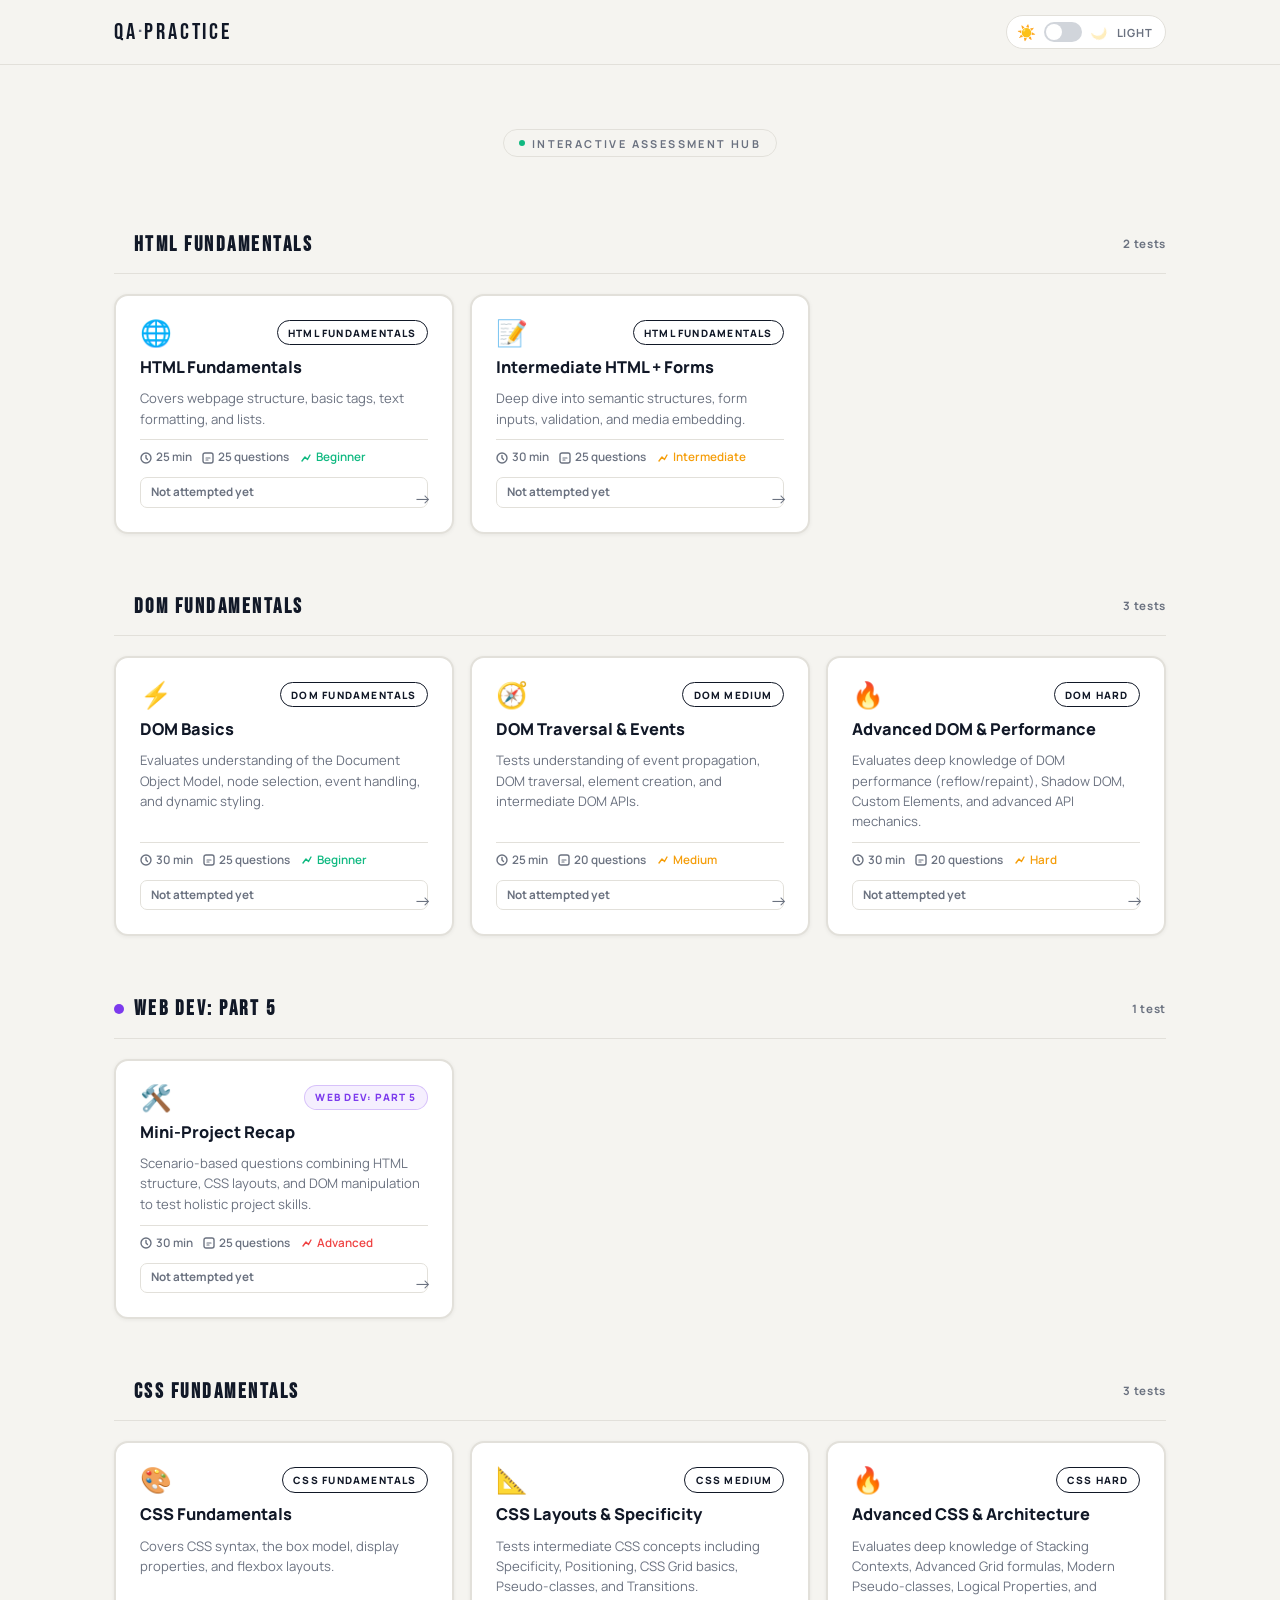
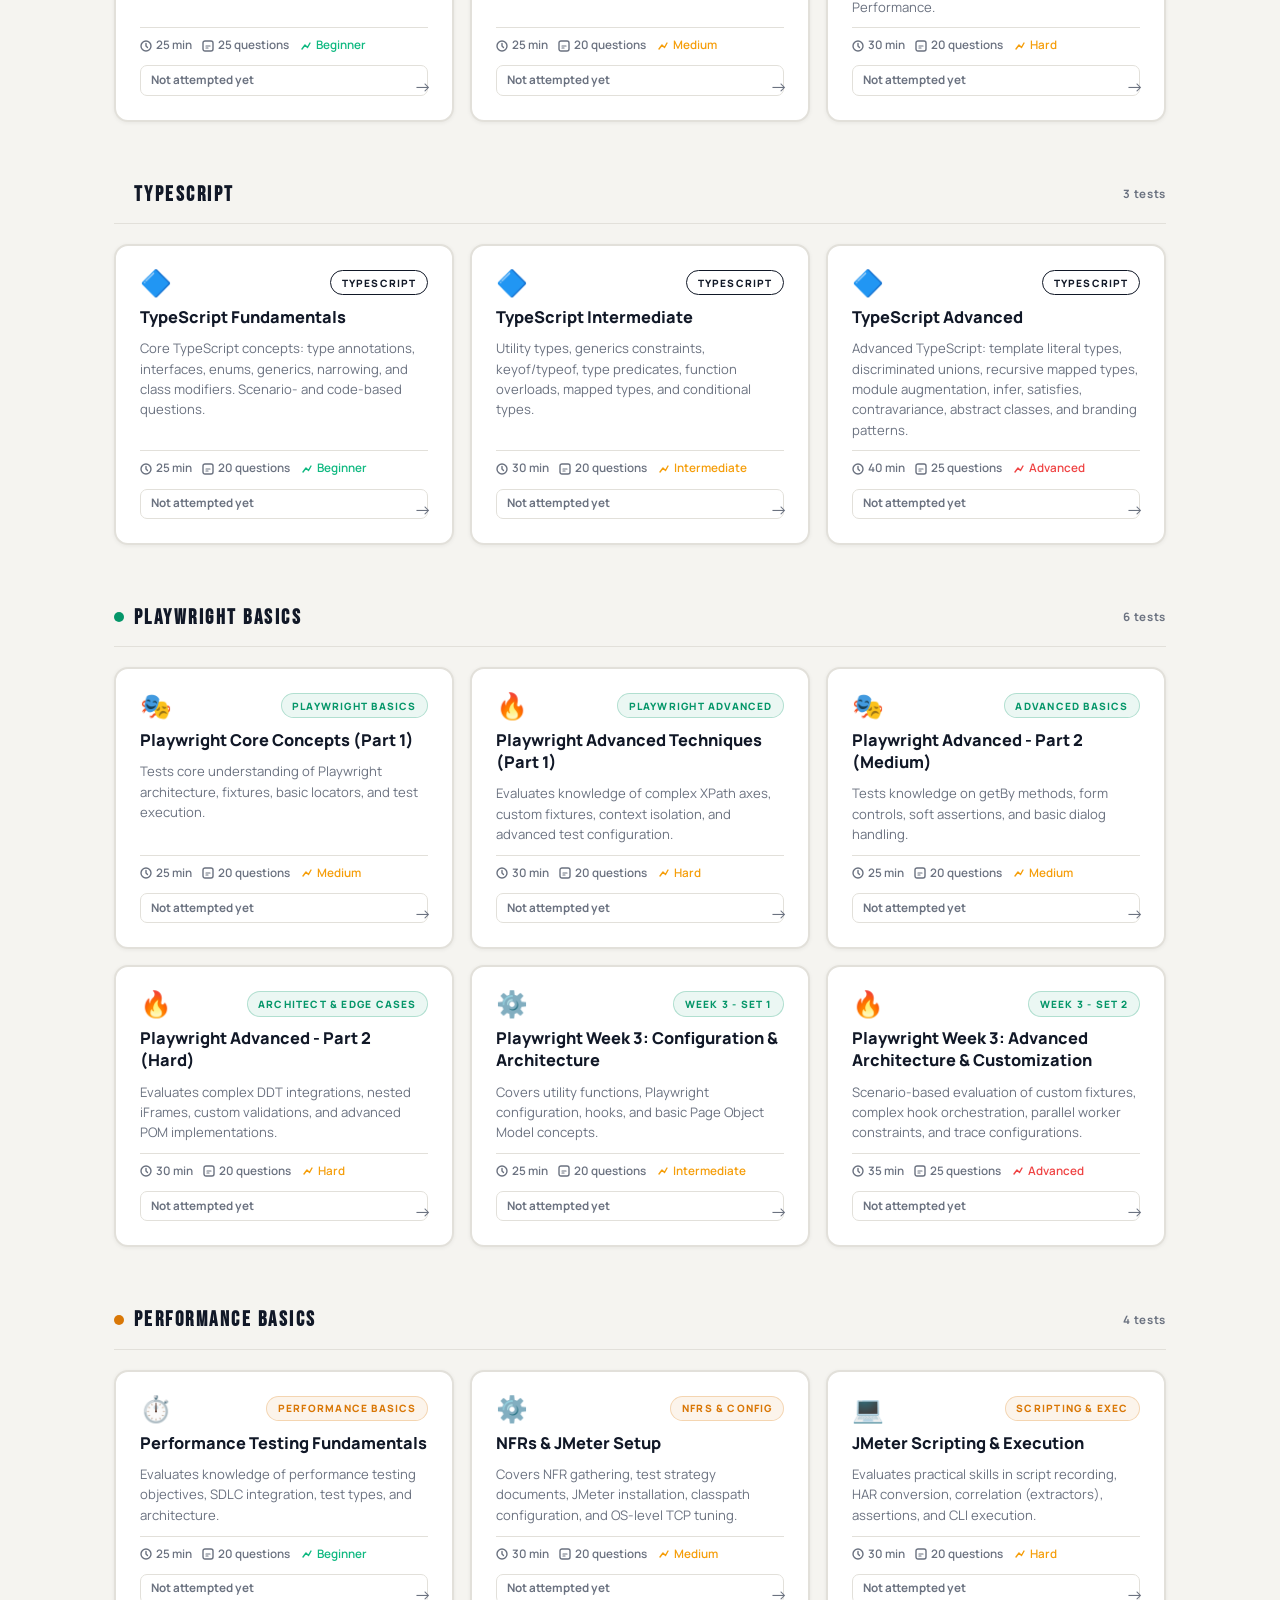
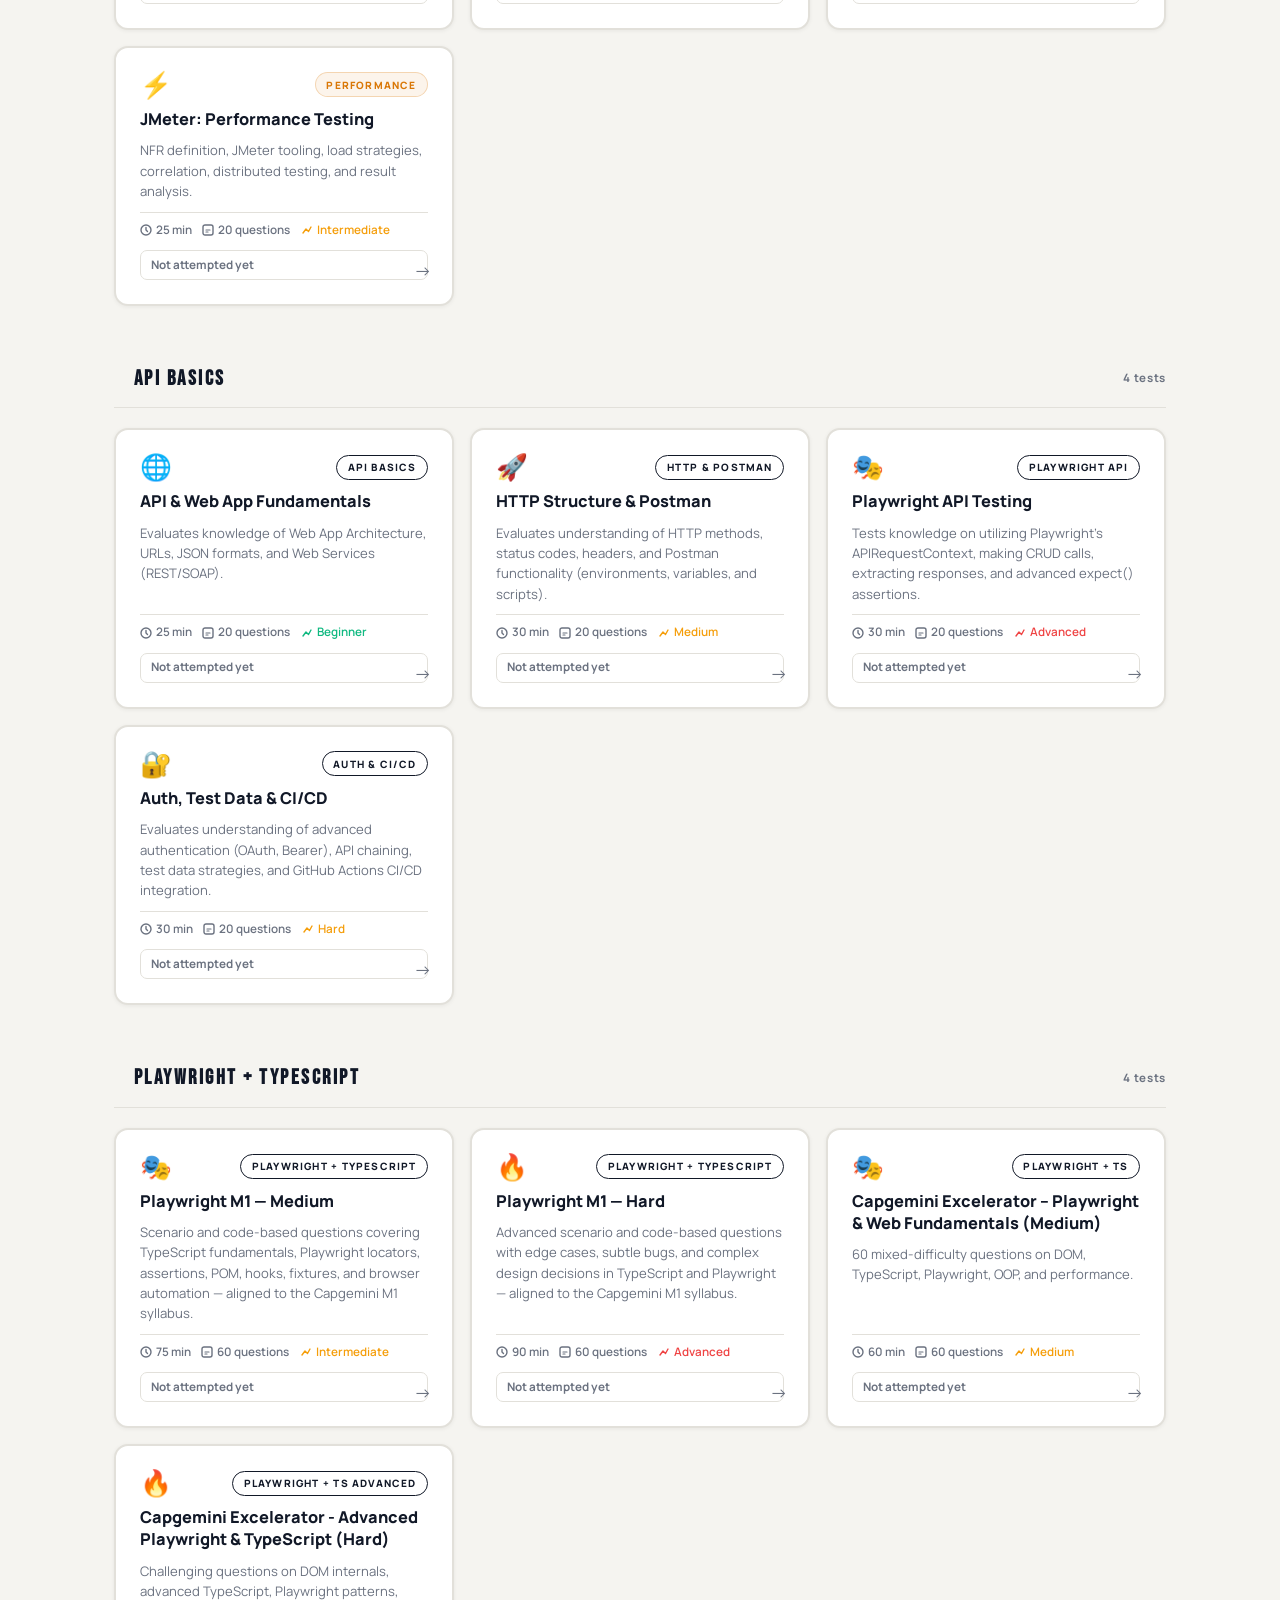
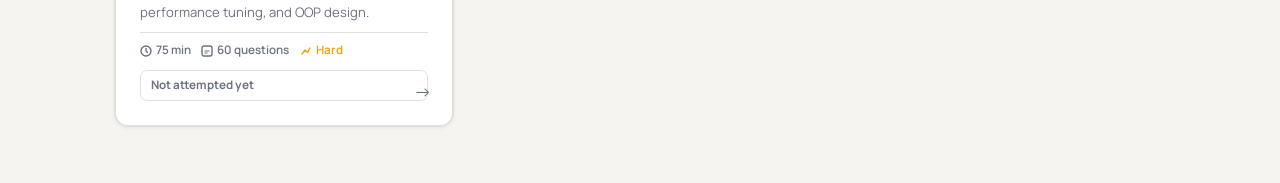
==== index.html @ c0ae7302 "10April" ====
<!doctype html>
<html lang="en" data-theme="light">
  <head>
    <meta charset="UTF-8" />
    <meta name="viewport" content="width=device-width, initial-scale=1.0" />
    <title>QA Practice Hub</title>

    <!-- Fonts -->
    <link rel="preconnect" href="https://fonts.googleapis.com" />
    <link rel="preconnect" href="https://fonts.gstatic.com" crossorigin />
    <link
      href="https://fonts.googleapis.com/css2?family=Bebas+Neue&family=Fira+Code:wght@400;500&family=Manrope:wght@400;500;600;700;800&display=swap"
      rel="stylesheet"
    />

    <link rel="stylesheet" href="style.css" />
  </head>

  <body>
    <!-- ── NAVBAR ─────────────────────────────────────────────── -->
    <header class="navbar" role="banner">
      <div class="navbar-inner">
        <div class="nav-brand">QA<span>·</span>PRACTICE</div>

        <!-- Theme toggle -->
        <button
          class="theme-pill"
          id="themeToggle"
          role="switch"
          aria-checked="false"
          aria-label="Toggle dark mode"
        >
          <span class="t-icon t-sun" aria-hidden="true">☀️</span>
          <div class="toggle-track" aria-hidden="true">
            <div class="toggle-thumb"></div>
          </div>
          <span class="t-icon t-moon" aria-hidden="true">🌙</span>
          <span class="t-label" id="themeLabel">Light</span>
        </button>
      </div>
    </header>

    <!-- ══════════════════════════════════════════════════════════
         VIEW: DASHBOARD
         ══════════════════════════════════════════════════════ -->
    <main data-view="dashboard" class="app-shell" aria-label="Test Dashboard">
      <!-- Hero -->
      <section class="dashboard-hero" aria-labelledby="heroTitle">
        <div class="hero-eyebrow">
          <span class="eyebrow-pulse" aria-hidden="true"></span>
          Interactive Assessment Hub
        </div>
        <!-- <h1 class="hero-title" id="heroTitle">Practice<br /><em>Exams</em></h1>
        <p class="hero-sub">
          Scenario-based questions covering Playwright automation and JMeter
          performance testing. Select a module below to begin.
        </p> -->
      </section>

      <!-- Dynamically populated test cards -->
      <div id="dashboardGrid" role="list" aria-label="Available tests"></div>
    </main>

    <!-- ══════════════════════════════════════════════════════════
         VIEW: EXAM
         ══════════════════════════════════════════════════════ -->
    <div data-view="exam" hidden aria-hidden="true">
      <!-- Sticky exam header -->
      <div class="exam-header app-shell">
        <div class="exam-header-top">
          <button
            class="back-btn back-to-dashboard"
            aria-label="Return to dashboard"
          >
            ← Dashboard
          </button>
          <div>
            <h1 class="exam-title" id="examTitle">Loading…</h1>
            <p class="exam-meta" id="examMeta"></p>
          </div>
        </div>

        <!-- Progress -->
        <div class="progress-row" aria-label="Exam progress">
          <div
            class="progress-bar-wrap"
            role="progressbar"
            aria-valuemin="0"
            aria-valuemax="100"
            aria-valuenow="0"
          >
            <div class="progress-bar-fill" id="progressBar"></div>
          </div>
          <span
            class="progress-counter"
            id="progressCounter"
            aria-live="polite"
          >
            Answered 0 of 0
          </span>
        </div>
      </div>

      <!-- Question list -->
      <div class="app-shell">
        <div id="examContainer" role="list" aria-label="Exam questions"></div>

        <!-- Submit footer -->
        <footer class="exam-footer" aria-label="Exam actions">
          <p class="exam-footer-info">
            Review all questions before submitting. Answers cannot be changed
            after submission.
          </p>
          <button
            class="submit-btn"
            id="submitBtn"
            type="button"
            disabled
            aria-describedby="progressCounter"
          >
            Submit Exam →
          </button>
        </footer>
      </div>
    </div>

    <!-- ══════════════════════════════════════════════════════════
         VIEW: RESULTS
         ══════════════════════════════════════════════════════ -->
    <div data-view="results" hidden aria-hidden="true">
      <div class="app-shell">
        <!-- Score + summary (populated by JS) -->
        <section class="results-header-section" aria-label="Your results">
          <div class="results-actions">
            <button
              class="back-btn back-to-dashboard"
              aria-label="Return to dashboard"
            >
              ← Dashboard
            </button>
          </div>
          <div id="resultsHeader"></div>
        </section>

        <!-- Full question review -->
        <section aria-label="Question review">
          <h2 class="review-section-title">Question Review</h2>
          <div id="reviewList" role="list" aria-label="Reviewed answers"></div>
        </section>
      </div>
    </div>

    <!-- ══════════════════════════════════════════════════════════
         SUBMIT CONFIRMATION MODAL
         ══════════════════════════════════════════════════════ -->
    <div
      class="modal-overlay"
      id="submitModal"
      role="dialog"
      aria-modal="true"
      aria-labelledby="modalTitle"
      aria-describedby="modalMessage"
      hidden
      aria-hidden="true"
    >
      <div class="modal-box">
        <h2 class="modal-title" id="modalTitle">Submit Exam?</h2>
        <p class="modal-message" id="modalMessage">
          Are you sure you want to submit your answers?
        </p>
        <div class="modal-actions">
          <button class="btn-ghost" id="modalCancelBtn" type="button">
            Keep Reviewing
          </button>
          <button class="btn-primary" id="modalConfirmBtn" type="button">
            Submit Now
          </button>
        </div>
      </div>
    </div>

    <!-- ══════════════════════════════════════════════════════════
         DATA MODULES
         Register new test modules here by:
         1. Adding a <script> tag for your data file.
         2. Pushing the exported variable into window.APP_MODULES.

         Example:
           <script src="data/my-new-test.js"></script>
           (then add  MyNewTest  to the push() call below)
         ══════════════════════════════════════════════════════ -->

    <!-- <script src="data/playwright-medium.js"></script>
    <script src="data/playwright-hard.js"></script>
    <script src="data/playwright2medium.js"></script>
    <script src="data/playwright2hard.js"></script> -->
    <script src="data/performance-testing.js"></script>
    <script src="data/fundamental/htmlfundamental.js"></script>
    <script src="data/fundamental/dombasics.js"></script>
    <script src="data/fundamental/set5.js"></script>
    <script src="data/fundamental/doms2.js"></script>
    <script src="data/fundamental/css.js"></script>
    <script src="data/typescript/set1.js"></script>
    <script src="data/typescript/set2.js"></script>
    <script src="data/typescript/set3.js"></script>
    <!-- <script src="data/playwright/playwright-advanced.js"></script> -->
    <script src="data/playwright/playwright-hard.js"></script>
    <script src="data/playwright/playwright-medium.js"></script>
    <script src="data/playwright/playwright2hard.js"></script>
    <script src="data/playwright/playwright2medium.js"></script>
    <script src="data/playwright/playwright3.js"></script>
    <script src="data/performance/performance-testing.js"></script>
    <script src="data/performance/set1.js"></script>
    <script src="data/performance/set2.js"></script>
    <script src="data/performance/set3.js"></script>
    <script src="data/apiAutomation/set1.js"></script>
    <script src="data/apiAutomation/set2.js"></script>
    <script src="data/apiAutomation/set3.js"></script>
    <script src="data/apiAutomation/set4.js"></script>
    <script src="data/all/set1.js"></script>
    <script src="data/all/set2.js"></script>
    <script src="data/all/set3.js"></script>
    <script src="data/all/set4.js"></script>
    <!-- <script src="data/sample-test.js"></script> -->

    <!-- Module registry — order controls Dashboard order -->
    <script>
      window.APP_MODULES = [
        WebDevSet1,
        WebDevSet2,
        WebDevSet4,
        WebDevSet5,
        WebDevSet6,
        WebDevSet7,
        CSSset1,
        CSSset2,
        CSSset3,
        TypeScriptLevel1,
        TypeScriptLevel2,
        TypeScriptLevel3,
        PlaywrightMediumTest,
        PlaywrightHardTest,
        PlaywrightPart2Medium,
        PlaywrightPart2Hard,
        PlaywrightWeek3Set1,
        PlaywrightWeek3Set2,
        PerformanceSet1,
        PerformanceSet2,
        PerformanceSet3,
        APISet1,
        APISet2,
        APISet3,
        APISet4,
        PlaywrightM1Medium,
        PlaywrightM1Hard,
        MediumLevelTest,
        HardLevelTest,
        // PlaywrightAdvanced,
        PerformanceTesting,
        // SampleTest,   ← uncomment when you add the file above
      ];
    </script>

    <!-- Core app logic (must come AFTER modules are registered) -->
    <script src="app.js"></script>
  </body>
</html>
---- style.css ----
/* ═══════════════════════════════════════════════════════════════
   QUIZ APP — style.css
   Aesthetic: Editorial / Technical — crisp grid, Bebas display,
   dark-first, sharp accent colours per topic.
   ═══════════════════════════════════════════════════════════════ */

/* ── Google Fonts are loaded in index.html ── */

/* ─── DESIGN TOKENS ──────────────────────────────────────────── */

:root {
  /* Palette */
  --clr-pass: #10b981;
  --clr-warn: #f59e0b;
  --clr-fail: #ef4444;

  /* Topic accent colours */
  --clr-playwright: #059669;
  --clr-performance: #d97706;
  --clr-custom: #7c3aed;

  /* Transition speed */
  --dur: 0.38s;
}

/* ─── LIGHT THEME ────────────────────────────────────────────── */

[data-theme="light"] {
  --bg: #f5f4f0;
  --surface: #ffffff;
  --surface-raised: #fafaf8;
  --border: #e2e0da;
  --border-strong: #111827;
  --text: #111827;
  --text-mid: #374151;
  --text-muted: #6b7280;
  --shadow: 0 1px 4px rgba(0, 0, 0, 0.06);
  --shadow-lg: 0 4px 16px rgba(0, 0, 0, 0.08);
  --hover-shadow: 4px 4px 0 #111827;
  --accent: #111827;
  --code-bg: #f0ede8;
  --code-border: #111827;
  --scenario-bg: #f9f8f5;
  --scenario-border: #d1d5db;
  --pass-bg: #ecfdf5;
  --pass-border: #10b981;
  --fail-bg: #fef2f2;
  --fail-border: #ef4444;
  --skip-bg: #f9fafb;
  --skip-border: #d1d5db;
  --modal-overlay: rgba(0, 0, 0, 0.45);
  --toggle-off: #d1d5db;
  --toggle-on: #111827;
  --toggle-thumb: #ffffff;
}

/* ─── DARK THEME ─────────────────────────────────────────────── */

[data-theme="dark"] {
  --bg: #0c0c0c;
  --surface: #181818;
  --surface-raised: #222222;
  --border: #2e2e2e;
  --border-strong: #ffffff;
  --text: #f5f5f5;
  --text-mid: #d4d4d4;
  --text-muted: #737373;
  --shadow: none;
  --shadow-lg: 0 4px 24px rgba(0, 0, 0, 0.5);
  --hover-shadow: 4px 4px 0 #ffffff;
  --accent: #ffffff;
  --code-bg: #000000;
  --code-border: #ffffff;
  --scenario-bg: #141414;
  --scenario-border: #3a3a3a;
  --pass-bg: rgba(16, 185, 129, 0.08);
  --pass-border: #10b981;
  --fail-bg: rgba(239, 68, 68, 0.08);
  --fail-border: #ef4444;
  --skip-bg: #1a1a1a;
  --skip-border: #404040;
  --modal-overlay: rgba(0, 0, 0, 0.75);
  --toggle-off: #404040;
  --toggle-on: #ffffff;
  --toggle-thumb: #000000;
}

/* ─── RESET ───────────────────────────────────────────────────── */

*,
*::before,
*::after {
  box-sizing: border-box;
  margin: 0;
  padding: 0;
}
html {
  scroll-behavior: smooth;
}

body {
  background: var(--bg);
  color: var(--text);
  font-family: "Manrope", sans-serif;
  font-size: 15px;
  line-height: 1.6;
  min-height: 100vh;
  transition:
    background var(--dur) ease,
    color var(--dur) ease;
  overflow-x: hidden;
}

img,
svg {
  display: block;
}
button {
  font-family: inherit;
  cursor: pointer;
}
ul,
ol {
  list-style: none;
}
a {
  color: inherit;
  text-decoration: none;
}

/* ─── TYPOGRAPHY ─────────────────────────────────────────────── */

.display {
  font-family: "Bebas Neue", sans-serif;
  letter-spacing: 0.04em;
  line-height: 0.92;
}

/* ─── LAYOUT SHELL ───────────────────────────────────────────── */

.app-shell {
  max-width: 1100px;
  margin: 0 auto;
  padding: 0 1.5rem;
}

/* ─── NAVBAR ─────────────────────────────────────────────────── */

.navbar {
  position: sticky;
  top: 0;
  z-index: 500;
  background: var(--bg);
  border-bottom: 1px solid var(--border);
  padding: 0.85rem 0;
  transition:
    background var(--dur),
    border-color var(--dur);
}

.navbar-inner {
  max-width: 1100px;
  margin: 0 auto;
  padding: 0 1.5rem;
  display: flex;
  align-items: center;
  justify-content: space-between;
  gap: 1rem;
}

.nav-brand {
  font-family: "Bebas Neue", sans-serif;
  font-size: 1.45rem;
  letter-spacing: 0.12em;
  color: var(--text);
}
.nav-brand span {
  color: var(--text-muted);
}

/* ─── THEME TOGGLE ───────────────────────────────────────────── */

.theme-pill {
  display: flex;
  align-items: center;
  gap: 8px;
  padding: 0.35rem 0.75rem 0.35rem 0.6rem;
  background: var(--surface);
  border: 1px solid var(--border);
  border-radius: 99px;
  cursor: pointer;
  transition:
    background var(--dur),
    border-color var(--dur),
    box-shadow 0.2s;
  user-select: none;
}
.theme-pill:hover {
  border-color: var(--border-strong);
}

.t-icon {
  font-size: 0.95rem;
  transition:
    transform 0.45s,
    opacity 0.35s;
}
[data-theme="light"] .t-moon {
  opacity: 0.3;
  transform: rotate(20deg) scale(0.85);
}
[data-theme="dark"] .t-sun {
  opacity: 0.3;
  transform: rotate(-20deg) scale(0.85);
}

.toggle-track {
  width: 38px;
  height: 20px;
  border-radius: 99px;
  background: var(--toggle-off);
  position: relative;
  pointer-events: none;
  transition: background 0.38s;
  flex-shrink: 0;
}
[data-theme="dark"] .toggle-track {
  background: var(--toggle-on);
}

.toggle-thumb {
  position: absolute;
  top: 2px;
  left: 2px;
  width: 16px;
  height: 16px;
  border-radius: 50%;
  background: var(--toggle-thumb);
  transition:
    transform 0.38s cubic-bezier(0.34, 1.56, 0.64, 1),
    background 0.38s;
  /* light: thumb is white on gray → dark: thumb is black on white */
}
[data-theme="light"] .toggle-thumb {
  background: #ffffff;
}
[data-theme="dark"] .toggle-thumb {
  transform: translateX(18px);
  background: #000000;
}

.t-label {
  font-size: 0.7rem;
  font-weight: 700;
  letter-spacing: 0.08em;
  text-transform: uppercase;
  color: var(--text-muted);
  min-width: 30px;
  transition: color var(--dur);
}

/* ─── VIEWS ──────────────────────────────────────────────────── */

[data-view] {
  animation: fadeUp 0.45s cubic-bezier(0.22, 1, 0.36, 1) both;
}
[data-view][hidden] {
  display: none !important;
}

@keyframes fadeUp {
  from {
    opacity: 0;
    transform: translateY(18px);
  }
  to {
    opacity: 1;
    transform: translateY(0);
  }
}

/* ─── DASHBOARD ──────────────────────────────────────────────── */

.dashboard-hero {
  padding: 4rem 0 3rem;
  text-align: center;
}

.hero-eyebrow {
  display: inline-flex;
  align-items: center;
  gap: 7px;
  font-size: 0.68rem;
  font-weight: 700;
  letter-spacing: 0.22em;
  text-transform: uppercase;
  color: var(--text-muted);
  border: 1px solid var(--border);
  padding: 0.26rem 0.9rem;
  border-radius: 99px;
  margin-bottom: 1.4rem;
}
.eyebrow-pulse {
  width: 6px;
  height: 6px;
  border-radius: 50%;
  background: var(--clr-pass);
  animation: pulse 2s ease-in-out infinite;
}
@keyframes pulse {
  0%,
  100% {
    opacity: 1;
    transform: scale(1);
  }
  50% {
    opacity: 0.3;
    transform: scale(0.6);
  }
}

.hero-title {
  font-family: "Bebas Neue", sans-serif;
  font-size: clamp(3.2rem, 9vw, 6rem);
  letter-spacing: 0.04em;
  line-height: 0.9;
  margin-bottom: 1rem;
}
.hero-title em {
  font-style: normal;
  -webkit-text-stroke: 1.5px var(--accent);
  color: transparent;
}

.hero-sub {
  color: var(--text-muted);
  font-size: 0.95rem;
  font-weight: 500;
  max-width: 480px;
  margin: 0 auto;
}

/* Topic groups */
.topic-group {
  margin-bottom: 3.5rem;
}

.group-header {
  display: flex;
  align-items: center;
  gap: 10px;
  margin-bottom: 1.25rem;
  padding-bottom: 0.75rem;
  border-bottom: 1px solid var(--border);
}
.group-dot {
  width: 10px;
  height: 10px;
  border-radius: 50%;
  flex-shrink: 0;
}
.group-dot.playwright {
  background: var(--clr-playwright);
}
.group-dot.performance {
  background: var(--clr-performance);
}
.group-dot.custom {
  background: var(--clr-custom);
}

.group-title {
  font-family: "Bebas Neue", sans-serif;
  font-size: 1.3rem;
  letter-spacing: 0.12em;
  color: var(--text);
  flex: 1;
}
.group-count {
  font-size: 0.72rem;
  font-weight: 700;
  color: var(--text-muted);
  letter-spacing: 0.06em;
}

.cards-row {
  display: grid;
  grid-template-columns: repeat(auto-fill, minmax(280px, 1fr));
  gap: 1rem;
}

/* ─── TEST CARD ──────────────────────────────────────────────── */

.test-card {
  background: var(--surface);
  border: 2px solid var(--border);
  border-radius: 14px;
  padding: 1.5rem;
  display: flex;
  flex-direction: column;
  gap: 0.65rem;
  position: relative;
  overflow: hidden;
  box-shadow: var(--shadow);
  transition: all 0.2s ease-out;
  cursor: pointer;
}
.test-card::before {
  content: "";
  position: absolute;
  inset: 0;
  opacity: 0;
  transition: opacity 0.2s;
  pointer-events: none;
}
.test-card:hover,
.test-card:focus-visible {
  border-color: var(--border-strong);
  box-shadow: var(--hover-shadow);
  transform: translate(-2px, -2px);
  outline: none;
}

.card-top {
  display: flex;
  align-items: center;
  justify-content: space-between;
}
.card-icon {
  font-size: 1.6rem;
  line-height: 1;
}

.card-badge {
  font-size: 0.63rem;
  font-weight: 800;
  text-transform: uppercase;
  letter-spacing: 0.12em;
  padding: 0.22rem 0.65rem;
  border-radius: 99px;
  border: 1px solid;
}
.card-badge.playwright {
  color: var(--clr-playwright);
  background: rgba(5, 150, 105, 0.08);
  border-color: rgba(5, 150, 105, 0.25);
}
.card-badge.performance {
  color: var(--clr-performance);
  background: rgba(217, 119, 6, 0.08);
  border-color: rgba(217, 119, 6, 0.25);
}
.card-badge.custom {
  color: var(--clr-custom);
  background: rgba(124, 58, 237, 0.08);
  border-color: rgba(124, 58, 237, 0.25);
}

.card-title {
  font-weight: 800;
  font-size: 1.02rem;
  line-height: 1.35;
  color: var(--text);
}
.card-desc {
  font-size: 0.82rem;
  color: var(--text-muted);
  line-height: 1.55;
  flex: 1;
}

.card-meta {
  display: flex;
  flex-wrap: wrap;
  gap: 0.65rem;
  padding-top: 0.5rem;
  border-top: 1px solid var(--border);
}
.card-meta-item {
  display: flex;
  align-items: center;
  gap: 4px;
  font-size: 0.73rem;
  font-weight: 600;
  color: var(--text-muted);
}
.diff-easy {
  color: var(--clr-pass) !important;
}
.diff-med {
  color: var(--clr-warn) !important;
}
.diff-hard {
  color: var(--clr-fail) !important;
}

.card-best {
  display: flex;
  align-items: center;
  gap: 5px;
  font-size: 0.73rem;
  font-weight: 700;
  color: var(--clr-pass);
  background: rgba(16, 185, 129, 0.07);
  border: 1px solid rgba(16, 185, 129, 0.2);
  border-radius: 7px;
  padding: 0.3rem 0.65rem;
}
.card-best.untaken {
  color: var(--text-muted);
  background: transparent;
  border-color: var(--border);
}
.best-icon {
  font-size: 0.85rem;
}

.card-arrow {
  position: absolute;
  bottom: 1.25rem;
  right: 1.25rem;
  font-size: 1.1rem;
  color: var(--text-muted);
  transition:
    transform 0.2s,
    color 0.2s;
}
.test-card:hover .card-arrow,
.test-card:focus-visible .card-arrow {
  transform: translateX(4px);
  color: var(--text);
}

.empty-state {
  color: var(--text-muted);
  font-size: 0.9rem;
  text-align: center;
  padding: 3rem;
}

/* ─── EXAM VIEW ──────────────────────────────────────────────── */

.exam-header {
  padding: 2rem 0 0;
  border-bottom: 1px solid var(--border);
  margin-bottom: 2rem;
}

.exam-header-top {
  display: flex;
  align-items: center;
  gap: 1rem;
  margin-bottom: 1.25rem;
  flex-wrap: wrap;
}

.back-btn {
  display: inline-flex;
  align-items: center;
  gap: 6px;
  background: transparent;
  border: 1px solid var(--border);
  color: var(--text-muted);
  padding: 0.42rem 0.9rem;
  border-radius: 8px;
  font-size: 0.8rem;
  font-weight: 700;
  transition: all 0.2s;
}
.back-btn:hover {
  border-color: var(--border-strong);
  color: var(--text);
  background: var(--surface);
}

.exam-title {
  font-family: "Bebas Neue", sans-serif;
  font-size: clamp(1.8rem, 5vw, 2.8rem);
  letter-spacing: 0.04em;
  flex: 1;
}
.exam-meta {
  font-size: 0.8rem;
  color: var(--text-muted);
  font-weight: 600;
}

/* Progress bar */
.progress-row {
  display: flex;
  align-items: center;
  gap: 1rem;
  padding: 1rem 0;
}
.progress-bar-wrap {
  flex: 1;
  height: 6px;
  background: var(--border);
  border-radius: 99px;
  overflow: hidden;
}
.progress-bar-fill {
  height: 100%;
  background: var(--clr-pass);
  border-radius: 99px;
  width: 0%;
  transition: width 0.4s cubic-bezier(0.4, 0, 0.2, 1);
}
.progress-counter {
  font-size: 0.75rem;
  font-weight: 700;
  color: var(--text-muted);
  white-space: nowrap;
}

/* Question blocks */
#examContainer {
  display: flex;
  flex-direction: column;
  gap: 1.5rem;
  padding-bottom: 2rem;
}

.question-block {
  background: var(--surface);
  border: 2px solid var(--border);
  border-radius: 14px;
  padding: 1.75rem;
  transition:
    border-color 0.2s,
    box-shadow 0.2s;
}
.question-block:has(.option-btn.selected) {
  border-color: var(--border-strong);
}

.q-number-row {
  margin-bottom: 1rem;
}
.q-number {
  font-size: 0.65rem;
  font-weight: 800;
  letter-spacing: 0.18em;
  text-transform: uppercase;
  color: var(--text-muted);
  background: var(--surface-raised);
  border: 1px solid var(--border);
  padding: 0.22rem 0.7rem;
  border-radius: 5px;
}

/* Scenario / code context */
.context-label {
  display: block;
  font-size: 0.62rem;
  font-weight: 800;
  letter-spacing: 0.15em;
  text-transform: uppercase;
  color: var(--text-muted);
  margin-bottom: 0.5rem;
}
.q-scenario {
  background: var(--scenario-bg);
  border-left: 3px solid var(--scenario-border);
  padding: 0.9rem 1rem;
  border-radius: 0 10px 10px 0;
  font-size: 0.875rem;
  font-weight: 500; /* Added weight */
  color: var(--text-mid);
  line-height: 1.65;
  margin-bottom: 1.25rem;
  transition:
    background var(--dur),
    border-color var(--dur);
}
.q-code-block {
  background: var(--code-bg);
  border-left: 3px solid var(--code-border);
  padding: 0.9rem 1rem;
  border-radius: 0 10px 10px 0;
  margin-bottom: 1.25rem;
  transition:
    background var(--dur),
    border-color var(--dur);
}
.q-code-block pre {
  font-family: "Fira Code", "Consolas", "Monaco", monospace;
  font-size: 0.84rem;
  line-height: 1.7;
  color: var(--text);
  white-space: pre-wrap;
  word-break: break-all;
}

.q-text {
  font-weight: 700;
  font-size: 1rem;
  color: var(--text);
  margin-bottom: 1.25rem;
  line-height: 1.55;
}

/* Options */
.options-list {
  display: flex;
  flex-direction: column;
  gap: 0.5rem;
}

.option-btn {
  width: 100%;
  display: flex;
  align-items: flex-start;
  gap: 0.85rem;
  background: var(--bg);
  border: 2px solid var(--border);
  border-radius: 10px;
  padding: 0.8rem 1rem;
  text-align: left;
  color: var(--text-mid);
  font-size: 0.875rem;
  font-weight: 500;
  transition: all 0.15s ease-out;
}
.option-btn:hover {
  border-color: var(--border-strong);
  background: var(--surface-raised);
  color: var(--text);
  transform: translateX(3px);
}
.option-btn.selected {
  border-color: var(--border-strong);
  background: var(--surface);
  color: var(--text);
  font-weight: 700;
  transform: translateX(3px);
}
.option-btn:focus-visible {
  outline: 2px solid var(--accent);
  outline-offset: 2px;
}

.opt-letter {
  display: flex;
  align-items: center;
  justify-content: center;
  width: 24px;
  height: 24px;
  border-radius: 6px;
  border: 1.5px solid currentColor;
  font-size: 0.7rem;
  font-weight: 800;
  flex-shrink: 0;
  transition:
    background 0.15s,
    color 0.15s;
}
.option-btn.selected .opt-letter {
  background: var(--accent);
  color: var(--bg);
  border-color: var(--accent);
}

/* Submit area */
.exam-footer {
  border-top: 1px solid var(--border);
  padding: 2rem 0 4rem;
  display: flex;
  align-items: center;
  justify-content: space-between;
  flex-wrap: wrap;
  gap: 1rem;
}
.exam-footer-info {
  font-size: 0.82rem;
  color: var(--text-muted);
  font-weight: 600;
}

.submit-btn {
  background: var(--accent);
  color: var(--bg);
  border: 2px solid var(--accent);
  padding: 0.75rem 2rem;
  border-radius: 10px;
  font-size: 0.9rem;
  font-weight: 800;
  letter-spacing: 0.04em;
  transition: all 0.2s;
}
.submit-btn:hover:not(:disabled) {
  transform: translate(-2px, -2px);
  box-shadow: var(--hover-shadow);
}
.submit-btn:disabled {
  opacity: 0.4;
  cursor: not-allowed;
}

/* ─── MODAL ──────────────────────────────────────────────────── */

.modal-overlay {
  position: fixed;
  inset: 0;
  background: var(--modal-overlay);
  z-index: 1000;
  display: flex;
  align-items: center;
  justify-content: center;
  padding: 1rem;
  backdrop-filter: blur(4px);
  animation: fadeIn 0.2s ease;
}
.modal-overlay[hidden] {
  display: none !important;
}
@keyframes fadeIn {
  from {
    opacity: 0;
  }
  to {
    opacity: 1;
  }
}

.modal-box {
  background: var(--surface);
  border: 2px solid var(--border-strong);
  border-radius: 16px;
  padding: 2rem;
  max-width: 420px;
  width: 100%;
  box-shadow: var(--shadow-lg);
  animation: modalIn 0.3s cubic-bezier(0.22, 1, 0.36, 1);
}
@keyframes modalIn {
  from {
    opacity: 0;
    transform: scale(0.94) translateY(10px);
  }
  to {
    opacity: 1;
    transform: scale(1) translateY(0);
  }
}

.modal-title {
  font-family: "Bebas Neue", sans-serif;
  font-size: 1.6rem;
  letter-spacing: 0.06em;
  margin-bottom: 0.75rem;
}
.modal-message {
  color: var(--text-muted);
  font-size: 0.9rem;
  line-height: 1.6;
  margin-bottom: 1.5rem;
}
.modal-actions {
  display: flex;
  gap: 0.75rem;
  justify-content: flex-end;
}

.btn-ghost {
  background: transparent;
  border: 1px solid var(--border);
  color: var(--text-muted);
  padding: 0.6rem 1.25rem;
  border-radius: 8px;
  font-size: 0.85rem;
  font-weight: 700;
  transition: all 0.18s;
}
.btn-ghost:hover {
  border-color: var(--border-strong);
  color: var(--text);
}

.btn-primary {
  background: var(--accent);
  color: var(--bg);
  border: 2px solid var(--accent);
  padding: 0.6rem 1.5rem;
  border-radius: 8px;
  font-size: 0.85rem;
  font-weight: 800;
  letter-spacing: 0.04em;
  transition: all 0.18s;
}
.btn-primary:hover {
  transform: translate(-1px, -1px);
  box-shadow: 2px 2px 0 var(--accent);
}

/* ─── RESULTS ────────────────────────────────────────────────── */

.results-header-section {
  padding: 2.5rem 0 2rem;
  border-bottom: 1px solid var(--border);
  margin-bottom: 2.5rem;
}

.results-actions {
  display: flex;
  align-items: center;
  gap: 1rem;
  margin-bottom: 2rem;
  flex-wrap: wrap;
}

.results-top {
  display: flex;
  align-items: center;
  gap: 2.5rem;
  flex-wrap: wrap;
}

/* Score ring */
.score-ring-wrap {
  position: relative;
  flex-shrink: 0;
}
.score-ring {
  overflow: visible;
}
.ring-progress {
  transition: stroke-dashoffset 1s cubic-bezier(0.4, 0, 0.2, 1);
}

.ring-inner {
  position: absolute;
  inset: 0;
  display: flex;
  align-items: center;
  justify-content: center;
}
.ring-pct {
  font-family: "Bebas Neue", sans-serif;
  font-size: 1.9rem;
  letter-spacing: 0.02em;
  line-height: 1;
}
.ring-pct small {
  font-size: 0.9rem;
}

.results-summary {
  flex: 1;
  min-width: 200px;
}
.results-grade {
  font-size: 0.72rem;
  font-weight: 800;
  letter-spacing: 0.18em;
  text-transform: uppercase;
  margin-bottom: 0.4rem;
}
.results-title {
  font-family: "Bebas Neue", sans-serif;
  font-size: clamp(1.6rem, 4vw, 2.4rem);
  letter-spacing: 0.04em;
  line-height: 1;
  margin-bottom: 0.5rem;
}
.results-tally {
  color: var(--text-muted);
  font-size: 0.9rem;
  font-weight: 600;
  margin-bottom: 0.85rem;
}
.results-badges {
  display: flex;
  gap: 0.5rem;
  flex-wrap: wrap;
}

.rbadge {
  font-size: 0.68rem;
  font-weight: 800;
  letter-spacing: 0.1em;
  text-transform: uppercase;
  padding: 0.22rem 0.7rem;
  border-radius: 99px;
  border: 1px solid var(--border);
  color: var(--text-muted);
}
.rbadge-pass {
  background: rgba(16, 185, 129, 0.1);
  border-color: #10b981;
  color: #10b981;
}
.rbadge-warn {
  background: rgba(245, 158, 11, 0.1);
  border-color: #f59e0b;
  color: #f59e0b;
}
.rbadge-fail {
  background: rgba(239, 68, 68, 0.1);
  border-color: #ef4444;
  color: #ef4444;
}

/* Review list */
.review-section-title {
  font-family: "Bebas Neue", sans-serif;
  font-size: 1.5rem;
  letter-spacing: 0.08em;
  margin-bottom: 1.25rem;
  color: var(--text-muted);
}

#reviewList {
  display: flex;
  flex-direction: column;
  gap: 1.25rem;
  padding-bottom: 4rem;
}

.review-item {
  border: 2px solid var(--border);
  border-radius: 14px;
  padding: 1.5rem;
  background: var(--surface);
  transition: border-color 0.2s;
}
.review-item.status-pass {
  border-left: 4px solid var(--clr-pass);
}
.review-item.status-fail {
  border-left: 4px solid var(--clr-fail);
}
.review-item.status-skip {
  border-left: 4px solid var(--text-muted);
}

.rv-header {
  display: flex;
  align-items: center;
  gap: 0.85rem;
  margin-bottom: 1rem;
}
.rv-num {
  font-size: 0.62rem;
  font-weight: 800;
  letter-spacing: 0.16em;
  text-transform: uppercase;
  color: var(--text-muted);
  background: var(--surface-raised);
  border: 1px solid var(--border);
  padding: 0.2rem 0.6rem;
  border-radius: 5px;
}

.rv-status {
  display: flex;
  align-items: center;
  gap: 5px;
  font-size: 0.72rem;
  font-weight: 800;
  text-transform: uppercase;
  letter-spacing: 0.1em;
  padding: 0.22rem 0.7rem;
  border-radius: 99px;
}
.rv-status.status-pass {
  color: var(--clr-pass);
  background: rgba(16, 185, 129, 0.1);
  border: 1px solid rgba(16, 185, 129, 0.25);
}
.rv-status.status-fail {
  color: var(--clr-fail);
  background: rgba(239, 68, 68, 0.1);
  border: 1px solid rgba(239, 68, 68, 0.25);
}
.rv-status.status-skip {
  color: var(--text-muted);
  background: var(--surface-raised);
  border: 1px solid var(--border);
}

.rv-status-icon {
  font-style: normal;
}

.rv-scenario {
  background: var(--scenario-bg);
  border-left: 3px solid var(--scenario-border);
  padding: 0.75rem 0.9rem;
  border-radius: 0 8px 8px 0;
  font-size: 0.85rem; /* Bumped up slightly */
  font-weight: 500; /* Added weight */
  color: var(--text-mid);
  line-height: 1.6;
  margin-bottom: 1rem;
}
.rv-code {
  background: var(--code-bg);
  border-left: 3px solid var(--code-border);
  padding: 0.75rem 0.9rem;
  border-radius: 0 8px 8px 0;
  margin-bottom: 1rem;
}
.rv-code pre {
  font-family: "Fira Code", "Consolas", monospace;
  font-size: 0.8rem;
  line-height: 1.7;
  color: var(--text);
  white-space: pre-wrap;
  word-break: break-all;
}

.rv-question {
  font-weight: 700;
  font-size: 0.95rem;
  margin-bottom: 1rem;
  color: var(--text);
  line-height: 1.5;
}

.rv-options {
  display: flex;
  flex-direction: column;
  gap: 0.4rem;
  margin-bottom: 1rem;
}
.rv-opt {
  display: flex;
  align-items: flex-start;
  gap: 0.75rem;
  padding: 0.6rem 0.9rem;
  border-radius: 9px;
  border: 1.5px solid var(--border);
  font-size: 0.855rem;
  color: var(--text-muted);
}
.rv-correct {
  border-color: var(--clr-pass);
  background: rgba(16, 185, 129, 0.07);
  color: var(--text-mid);
}
.rv-wrong {
  border-color: var(--clr-fail);
  background: rgba(239, 68, 68, 0.07);
  color: var(--text-mid);
}
.rv-user-correct {
  border-color: var(--clr-pass);
  background: rgba(16, 185, 129, 0.07);
  color: var(--text-mid);
}

.rv-opt-marker {
  width: 22px;
  height: 22px;
  border-radius: 5px;
  display: flex;
  align-items: center;
  justify-content: center;
  font-size: 0.68rem;
  font-weight: 900;
  flex-shrink: 0;
  border: 1.5px solid currentColor;
}
.rv-correct .rv-opt-marker {
  background: var(--clr-pass);
  color: #fff;
  border-color: var(--clr-pass);
}
.rv-wrong .rv-opt-marker {
  background: var(--clr-fail);
  color: #fff;
  border-color: var(--clr-fail);
}
.rv-user-correct .rv-opt-marker {
  background: var(--clr-pass);
  color: #fff;
  border-color: var(--clr-pass);
}

.rv-explanation {
  font-size: 0.85rem; /* Bumped up slightly */
  font-weight: 500; /* Added weight */
  color: var(--text-mid); /* Changed from --text-muted for better contrast */
  line-height: 1.65;
  padding: 0.85rem;
  background: var(--surface-raised);
  border-radius: 8px;
  border: 1px solid var(--border);
}

.rv-explanation strong {
  color: var(--text); /* Make the "Explanation:" label pop a bit more */
  font-weight: 700;
}

/* ─── SCROLLBAR ──────────────────────────────────────────────── */
::-webkit-scrollbar {
  width: 5px;
}
::-webkit-scrollbar-track {
  background: transparent;
}
::-webkit-scrollbar-thumb {
  background: rgba(128, 128, 128, 0.2);
  border-radius: 99px;
}
::-webkit-scrollbar-thumb:hover {
  background: rgba(128, 128, 128, 0.35);
}

/* ─── RESPONSIVE ─────────────────────────────────────────────── */
@media (max-width: 600px) {
  .app-shell {
    padding: 0 1rem;
  }
  .hero-title {
    font-size: 2.8rem;
  }
  .question-block {
    padding: 1.25rem;
  }
  .exam-footer {
    flex-direction: column;
    align-items: stretch;
  }
  .submit-btn {
    width: 100%;
    text-align: center;
  }
  .results-top {
    flex-direction: column;
    align-items: flex-start;
    gap: 1.5rem;
  }
  .modal-box {
    padding: 1.5rem;
  }
  .modal-actions {
    flex-direction: column-reverse;
  }
  .modal-actions button {
    width: 100%;
  }
}
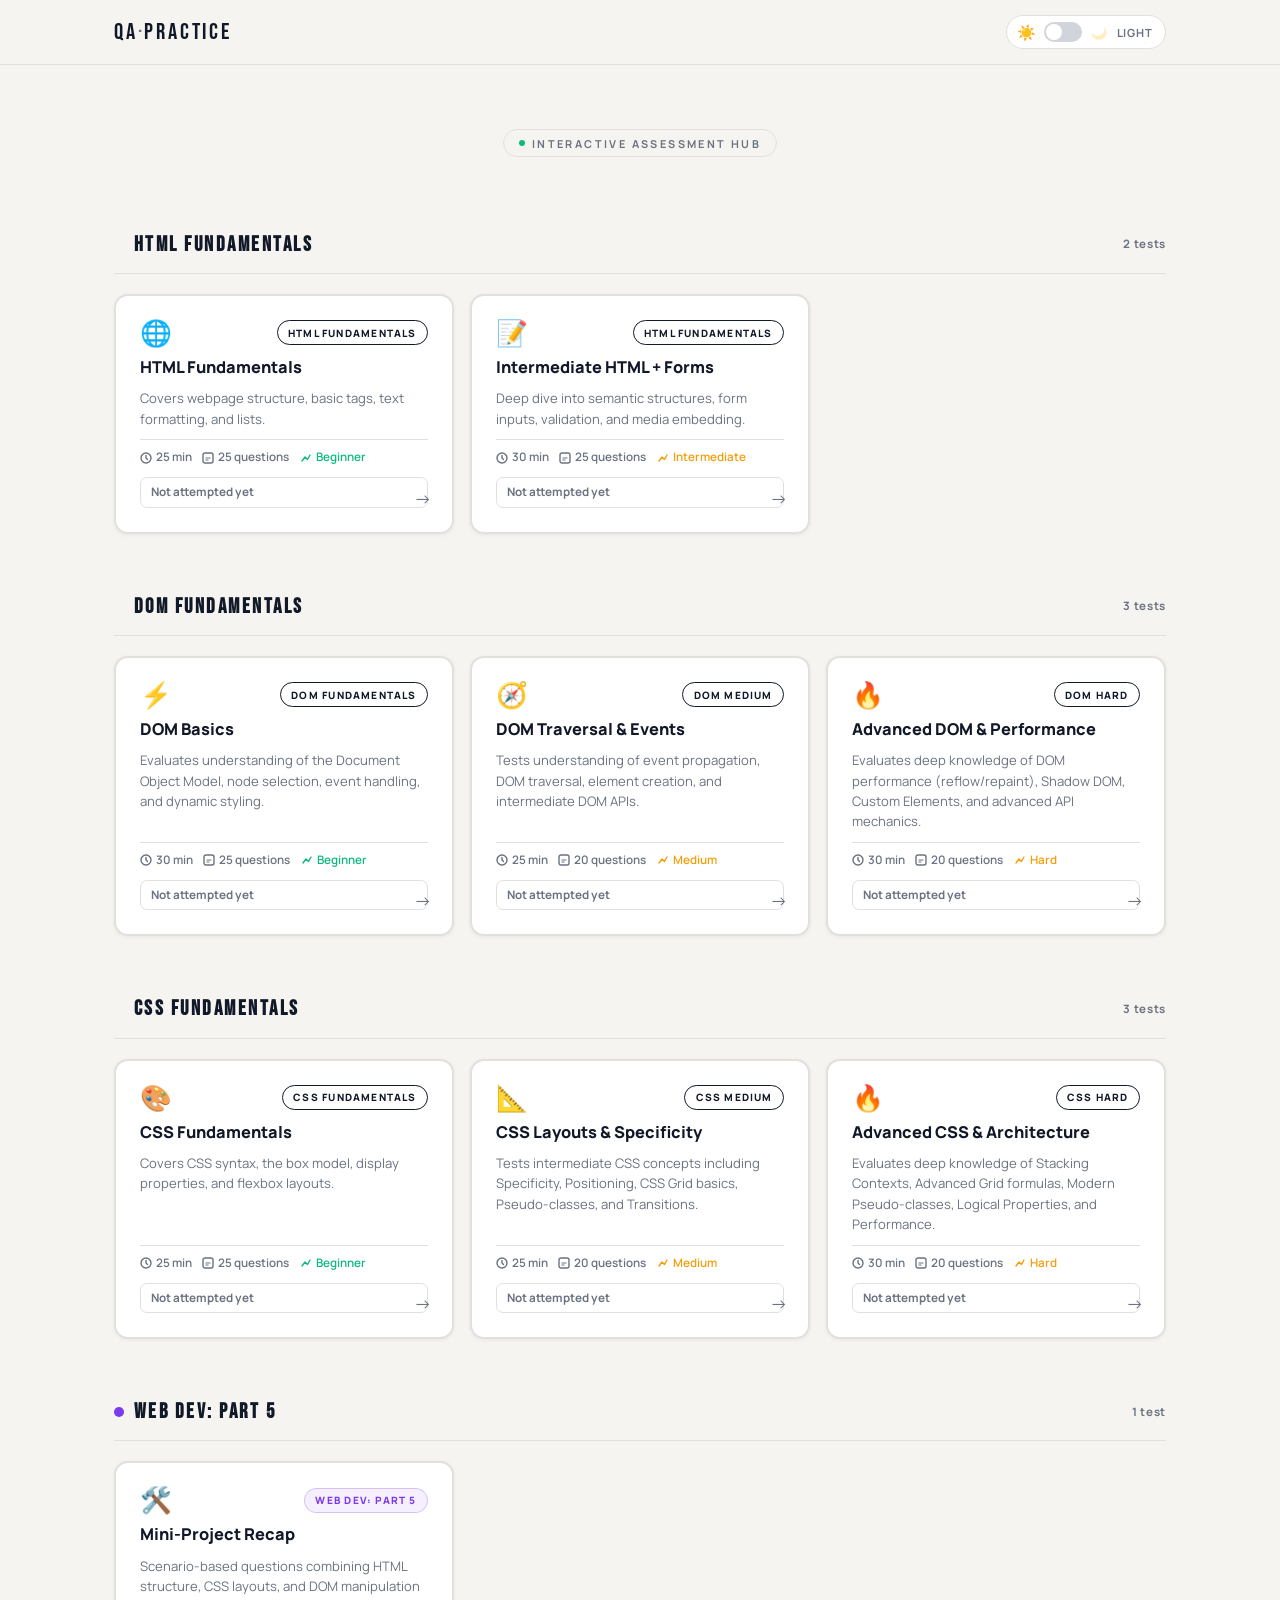
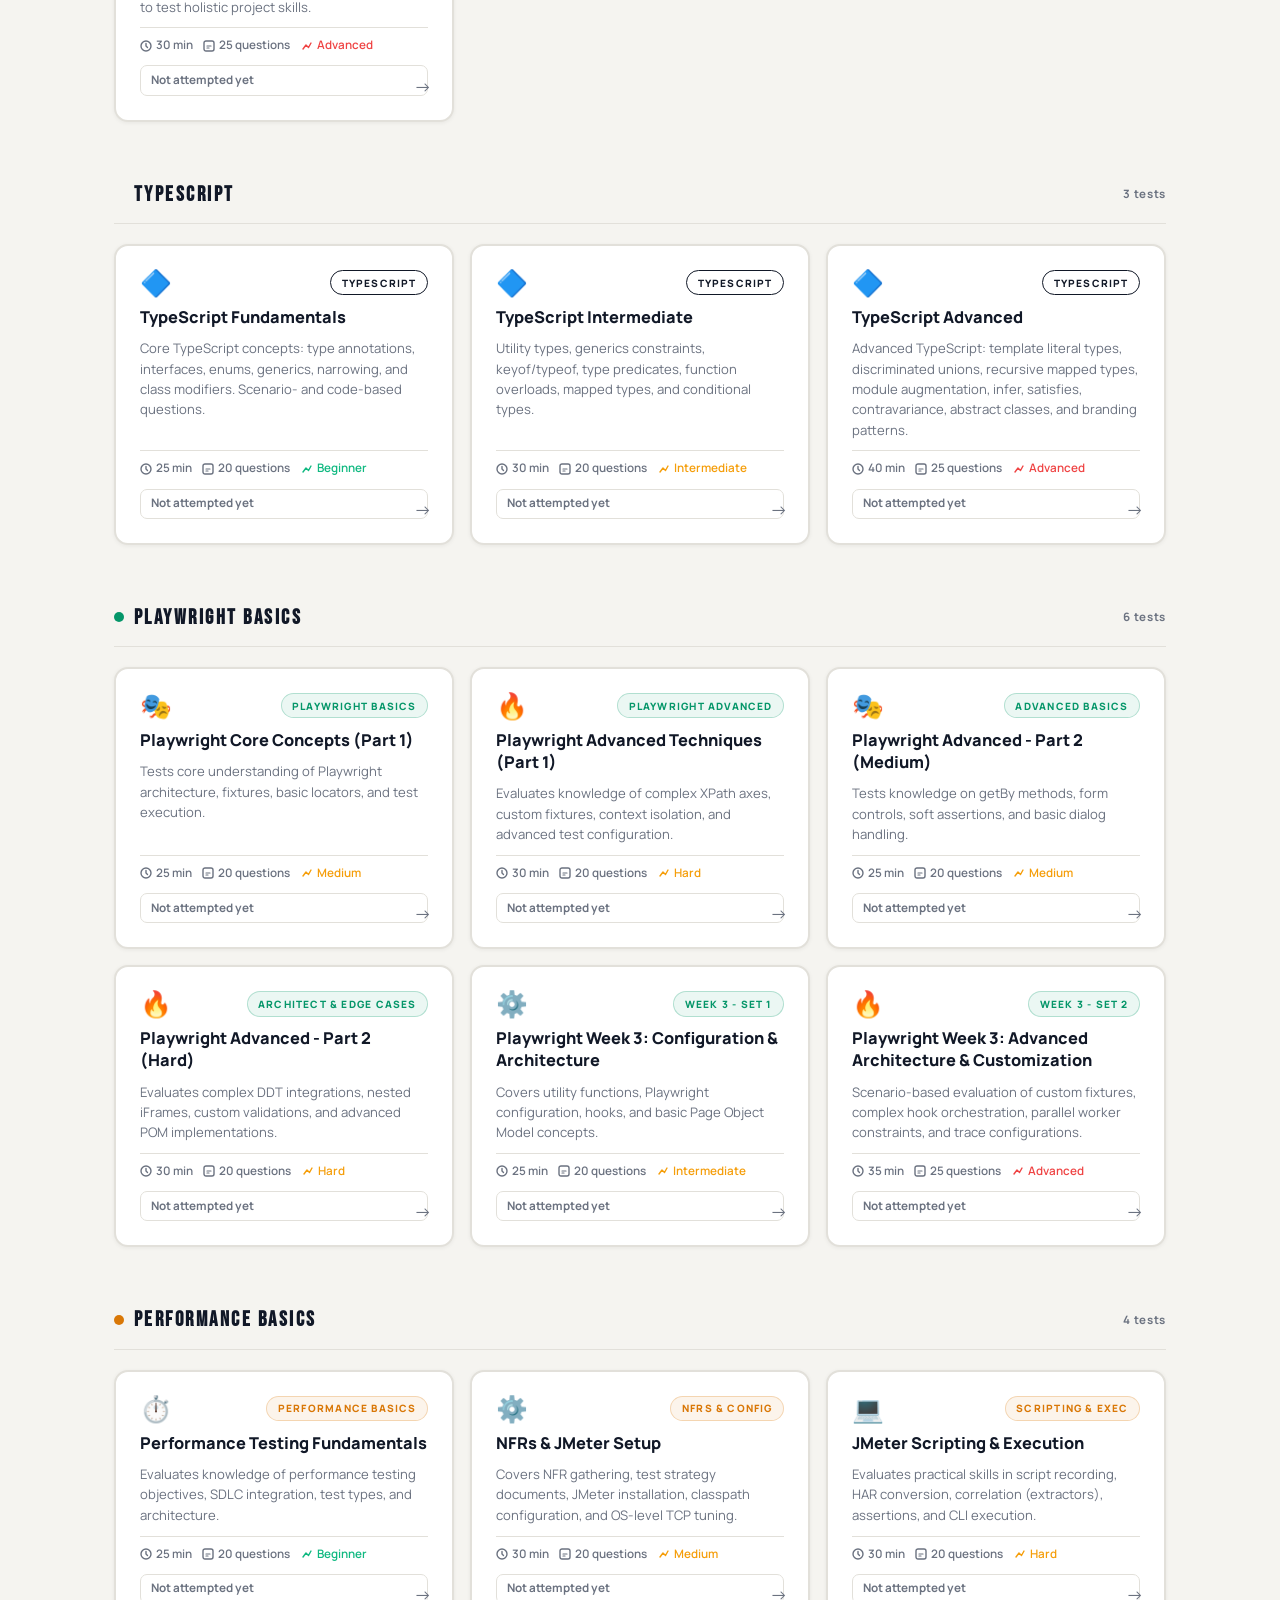
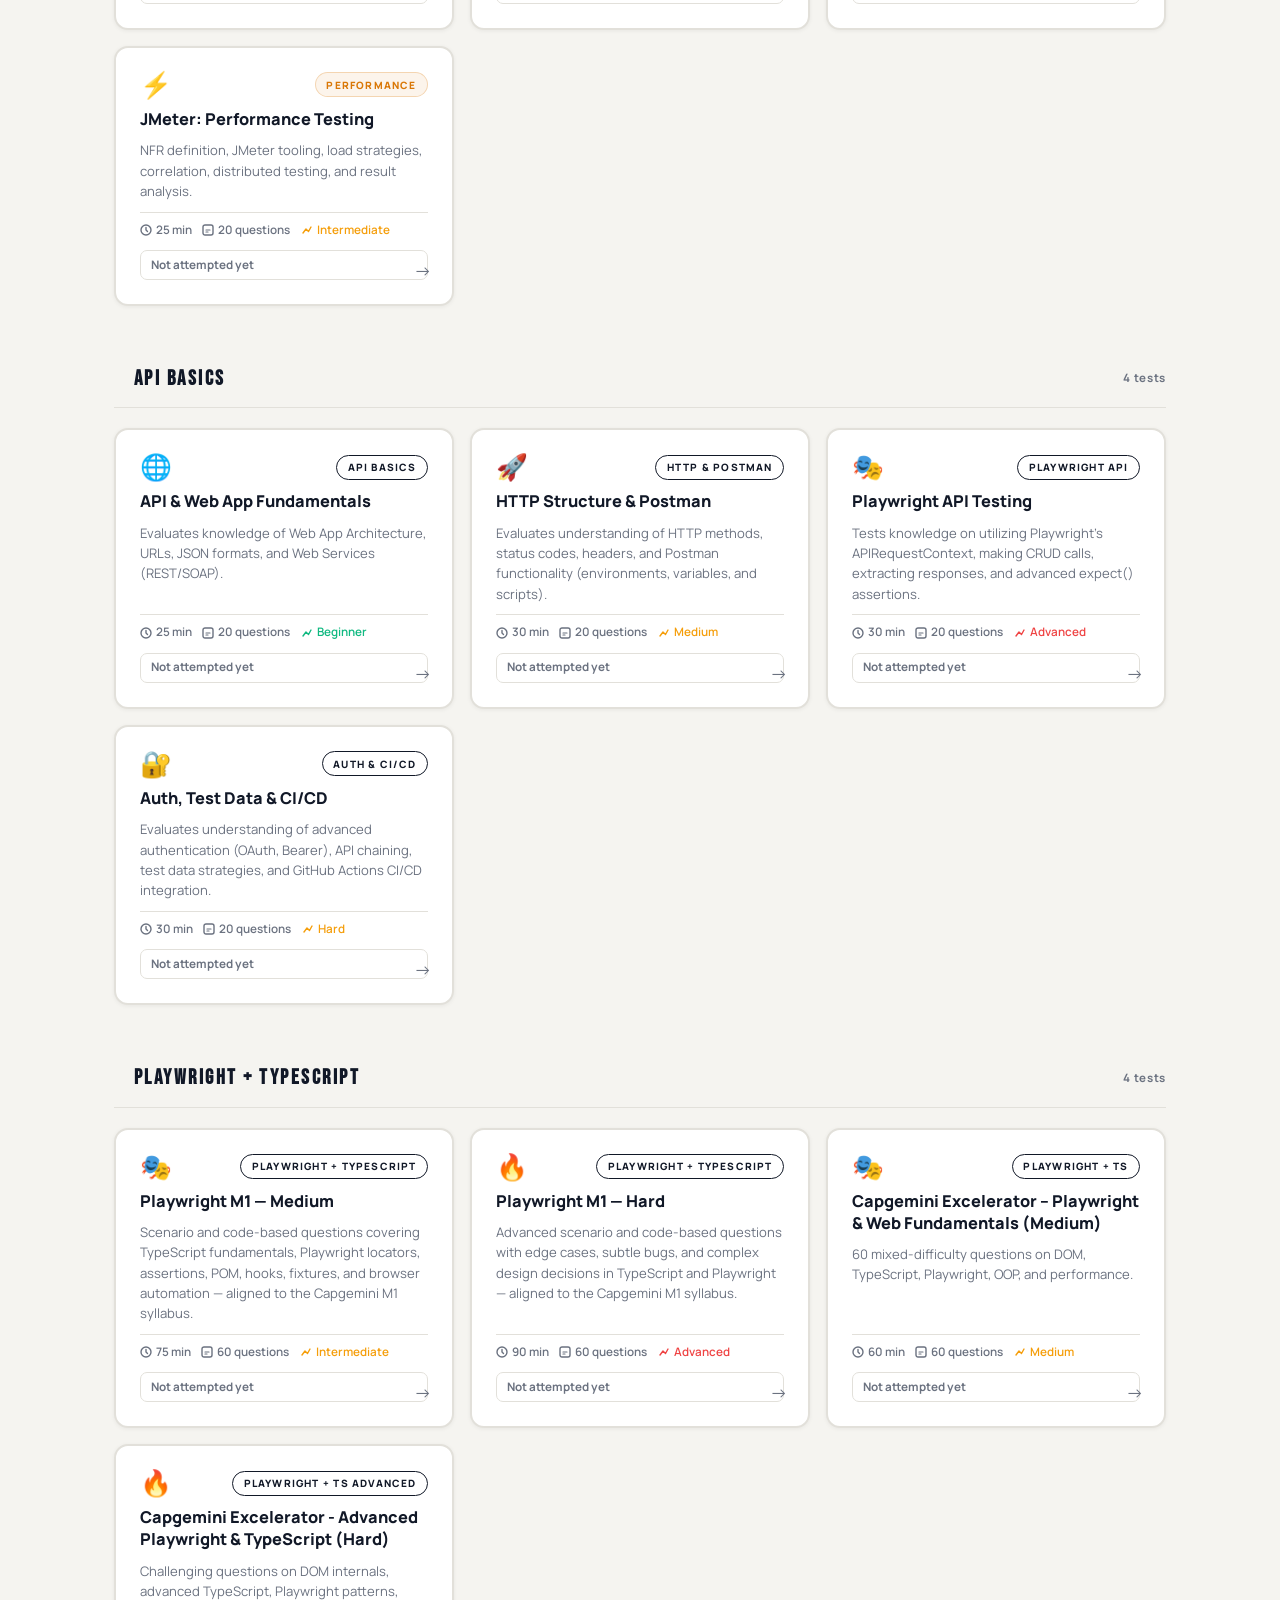
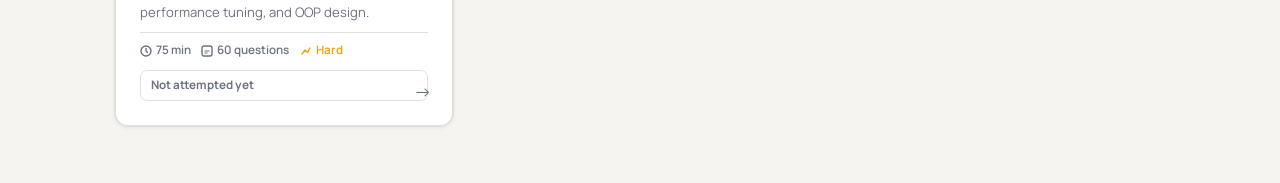
==== commit 1a5a5e98: "10April" ====
--- a/index.html
+++ b/index.html
@@ -229,12 +229,12 @@
         WebDevSet1,
         WebDevSet2,
         WebDevSet4,
-        WebDevSet5,
         WebDevSet6,
         WebDevSet7,
         CSSset1,
         CSSset2,
         CSSset3,
+        WebDevSet5,
         TypeScriptLevel1,
         TypeScriptLevel2,
         TypeScriptLevel3,
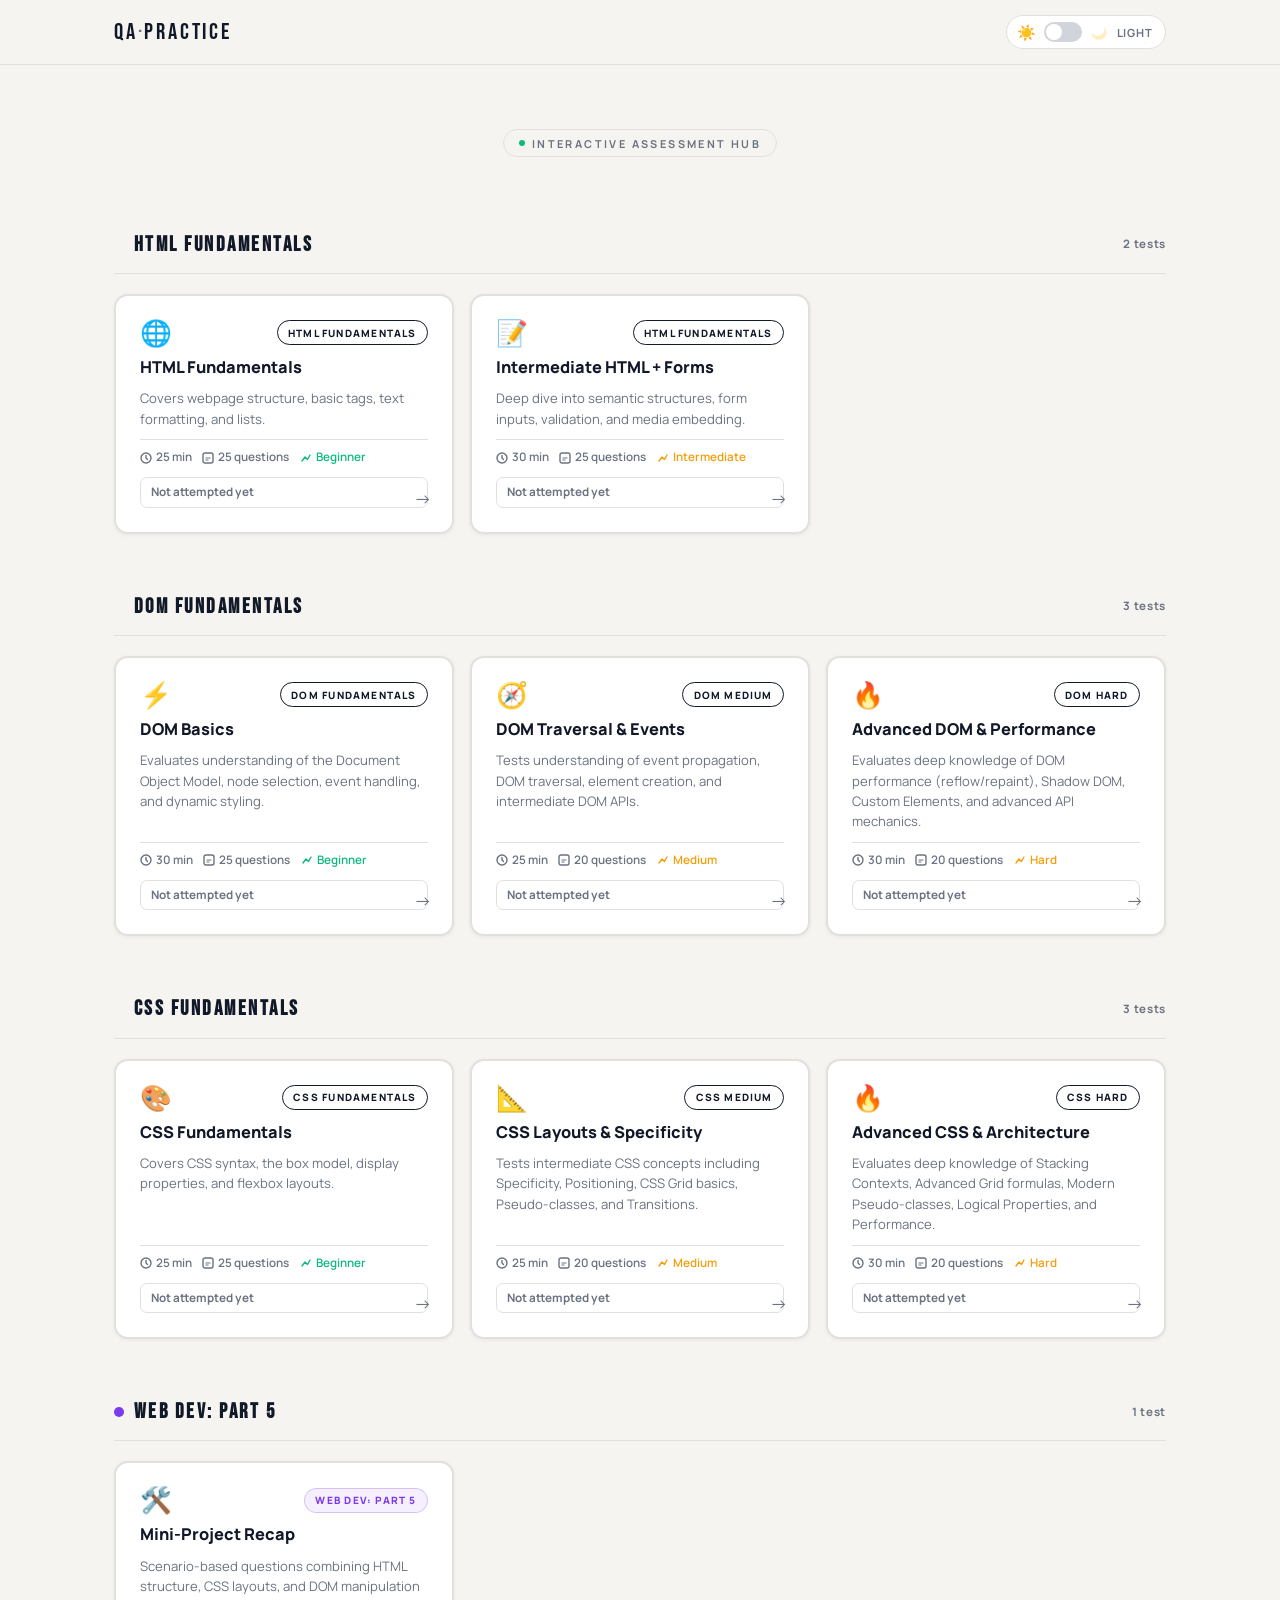
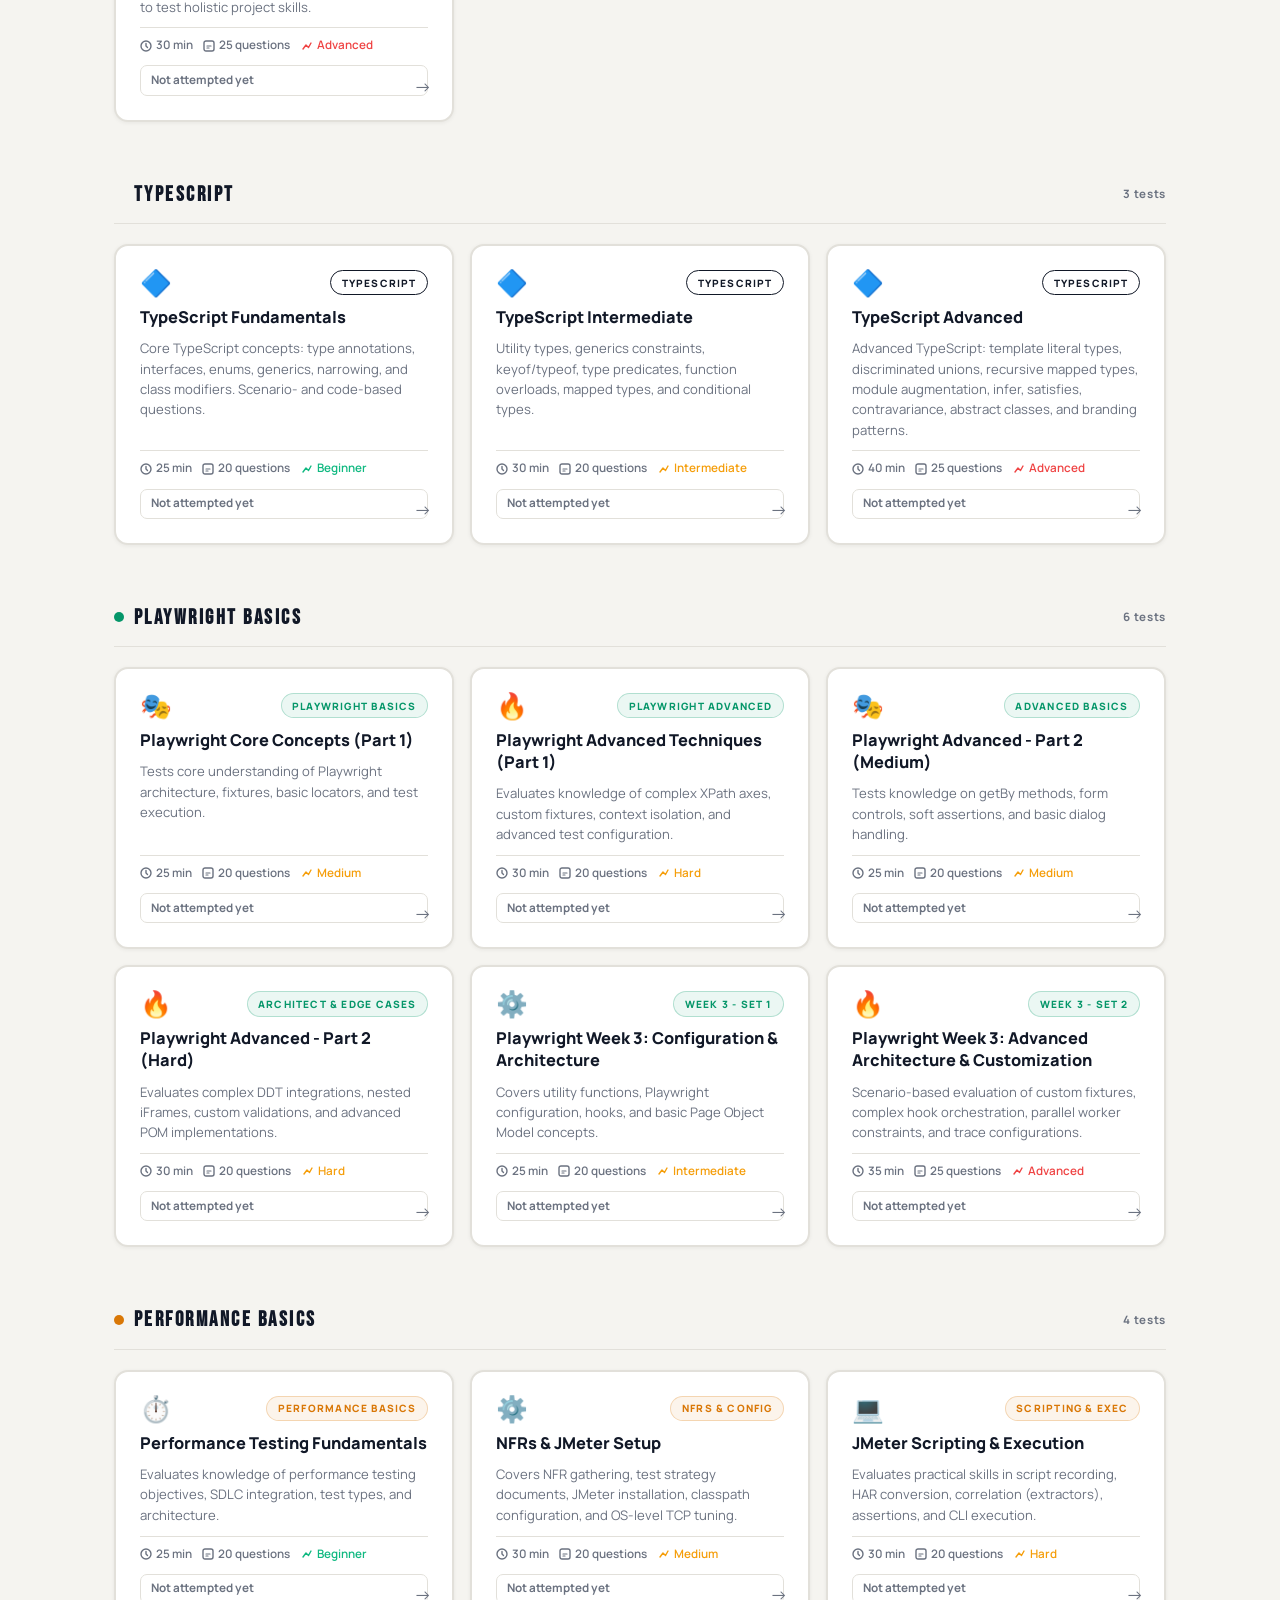
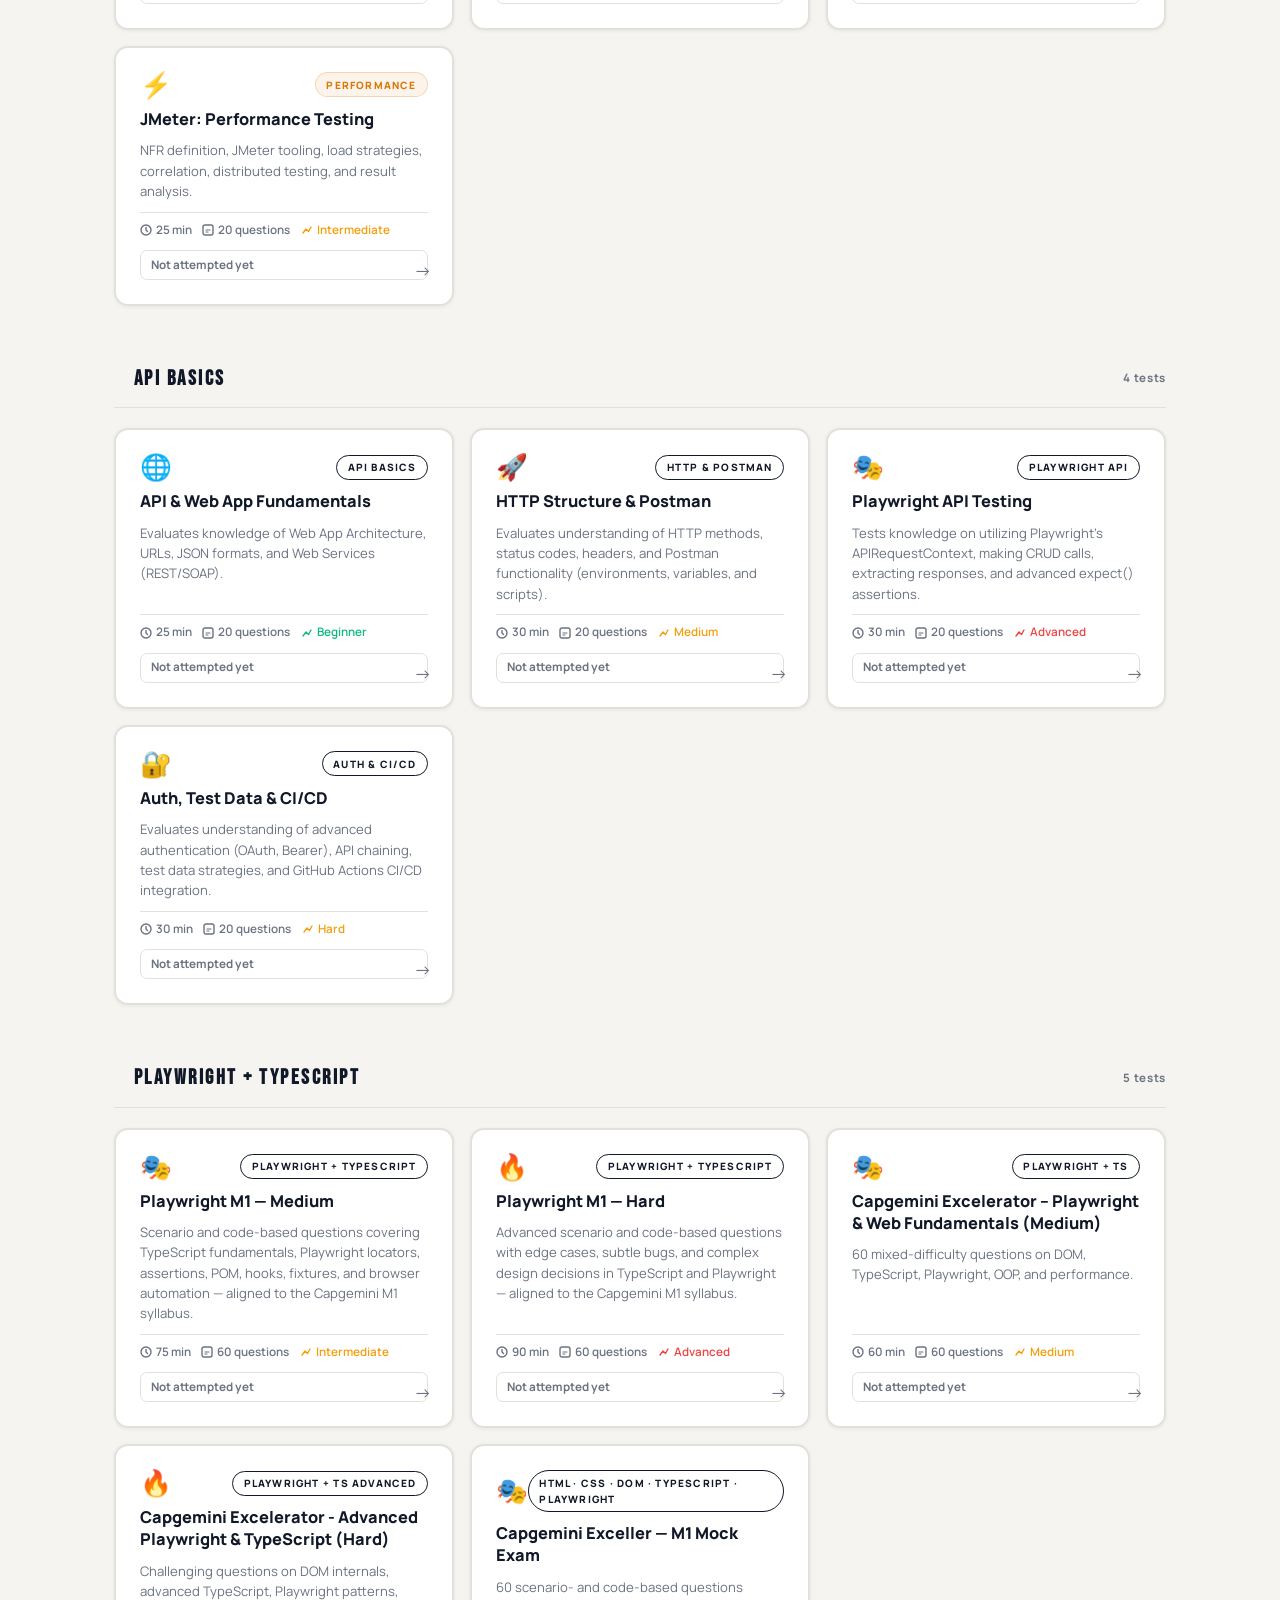
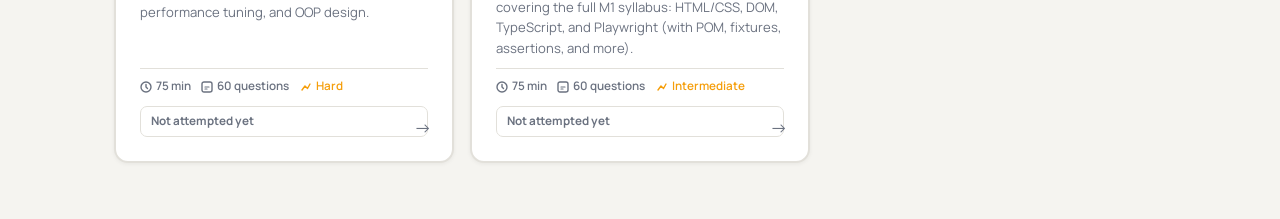
==== commit 83dcb6d0: "wow" ====
--- a/index.html
+++ b/index.html
@@ -221,6 +221,7 @@
     <script src="data/all/set2.js"></script>
     <script src="data/all/set3.js"></script>
     <script src="data/all/set4.js"></script>
+    <script src="data/all/set5.js"></script>
     <!-- <script src="data/sample-test.js"></script> -->
 
     <!-- Module registry — order controls Dashboard order -->
@@ -255,6 +256,7 @@
         PlaywrightM1Hard,
         MediumLevelTest,
         HardLevelTest,
+        CapgeminiM1Mock,
         // PlaywrightAdvanced,
         PerformanceTesting,
         // SampleTest,   ← uncomment when you add the file above
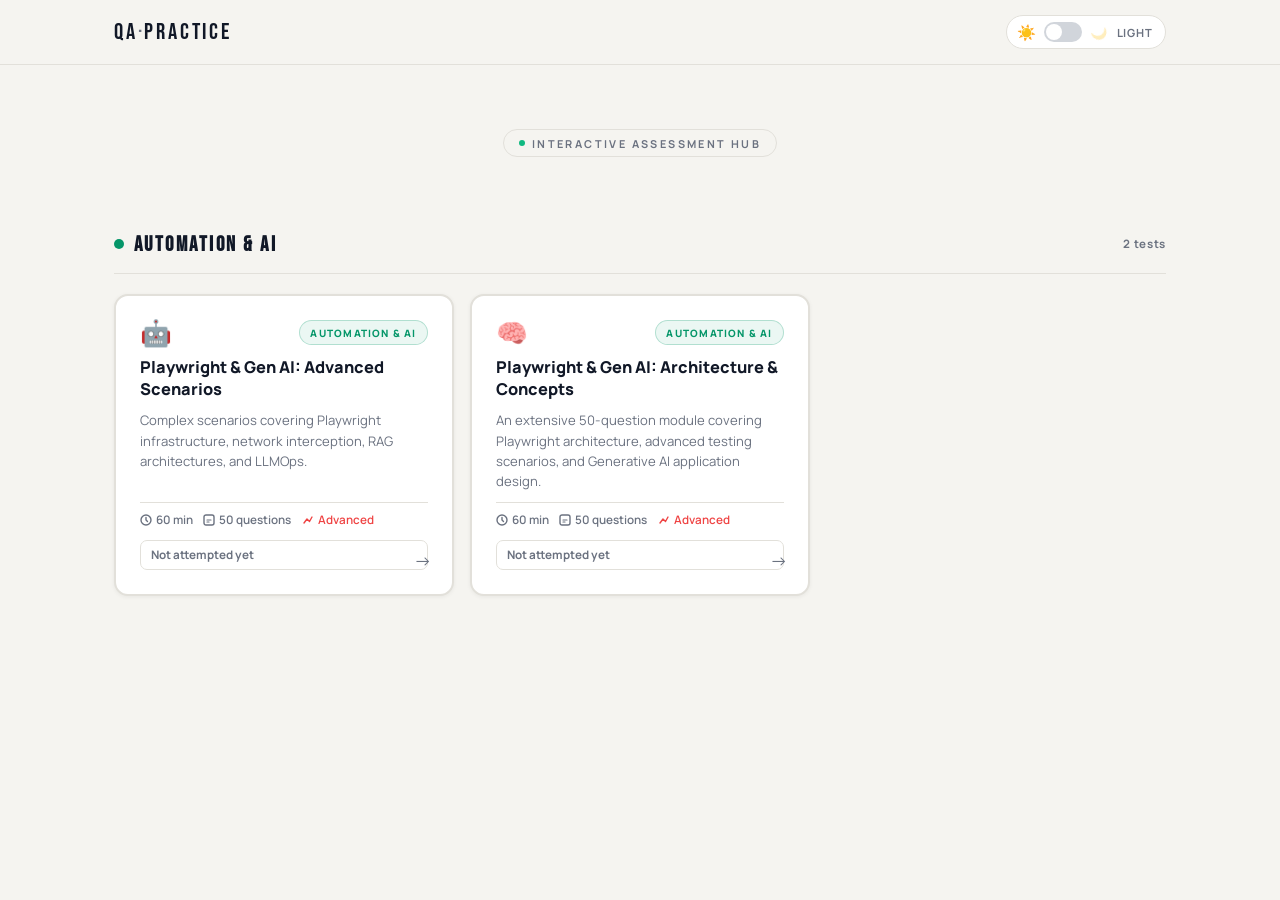
==== commit 61edce83: "14April" ====
--- a/index.html
+++ b/index.html
@@ -222,43 +222,15 @@
     <script src="data/all/set3.js"></script>
     <script src="data/all/set4.js"></script>
     <script src="data/all/set5.js"></script>
+    <script src="data/L1/set1.js"></script>
+    <script src="data/L1/set2.js"></script>
     <!-- <script src="data/sample-test.js"></script> -->
 
     <!-- Module registry — order controls Dashboard order -->
     <script>
       window.APP_MODULES = [
-        WebDevSet1,
-        WebDevSet2,
-        WebDevSet4,
-        WebDevSet6,
-        WebDevSet7,
-        CSSset1,
-        CSSset2,
-        CSSset3,
-        WebDevSet5,
-        TypeScriptLevel1,
-        TypeScriptLevel2,
-        TypeScriptLevel3,
-        PlaywrightMediumTest,
-        PlaywrightHardTest,
-        PlaywrightPart2Medium,
-        PlaywrightPart2Hard,
-        PlaywrightWeek3Set1,
-        PlaywrightWeek3Set2,
-        PerformanceSet1,
-        PerformanceSet2,
-        PerformanceSet3,
-        APISet1,
-        APISet2,
-        APISet3,
-        APISet4,
-        PlaywrightM1Medium,
-        PlaywrightM1Hard,
-        MediumLevelTest,
-        HardLevelTest,
-        CapgeminiM1Mock,
-        // PlaywrightAdvanced,
-        PerformanceTesting,
+        PlaywrightGenAIAdvanced,
+        PlaywrightGenAIVol1,
         // SampleTest,   ← uncomment when you add the file above
       ];
     </script>
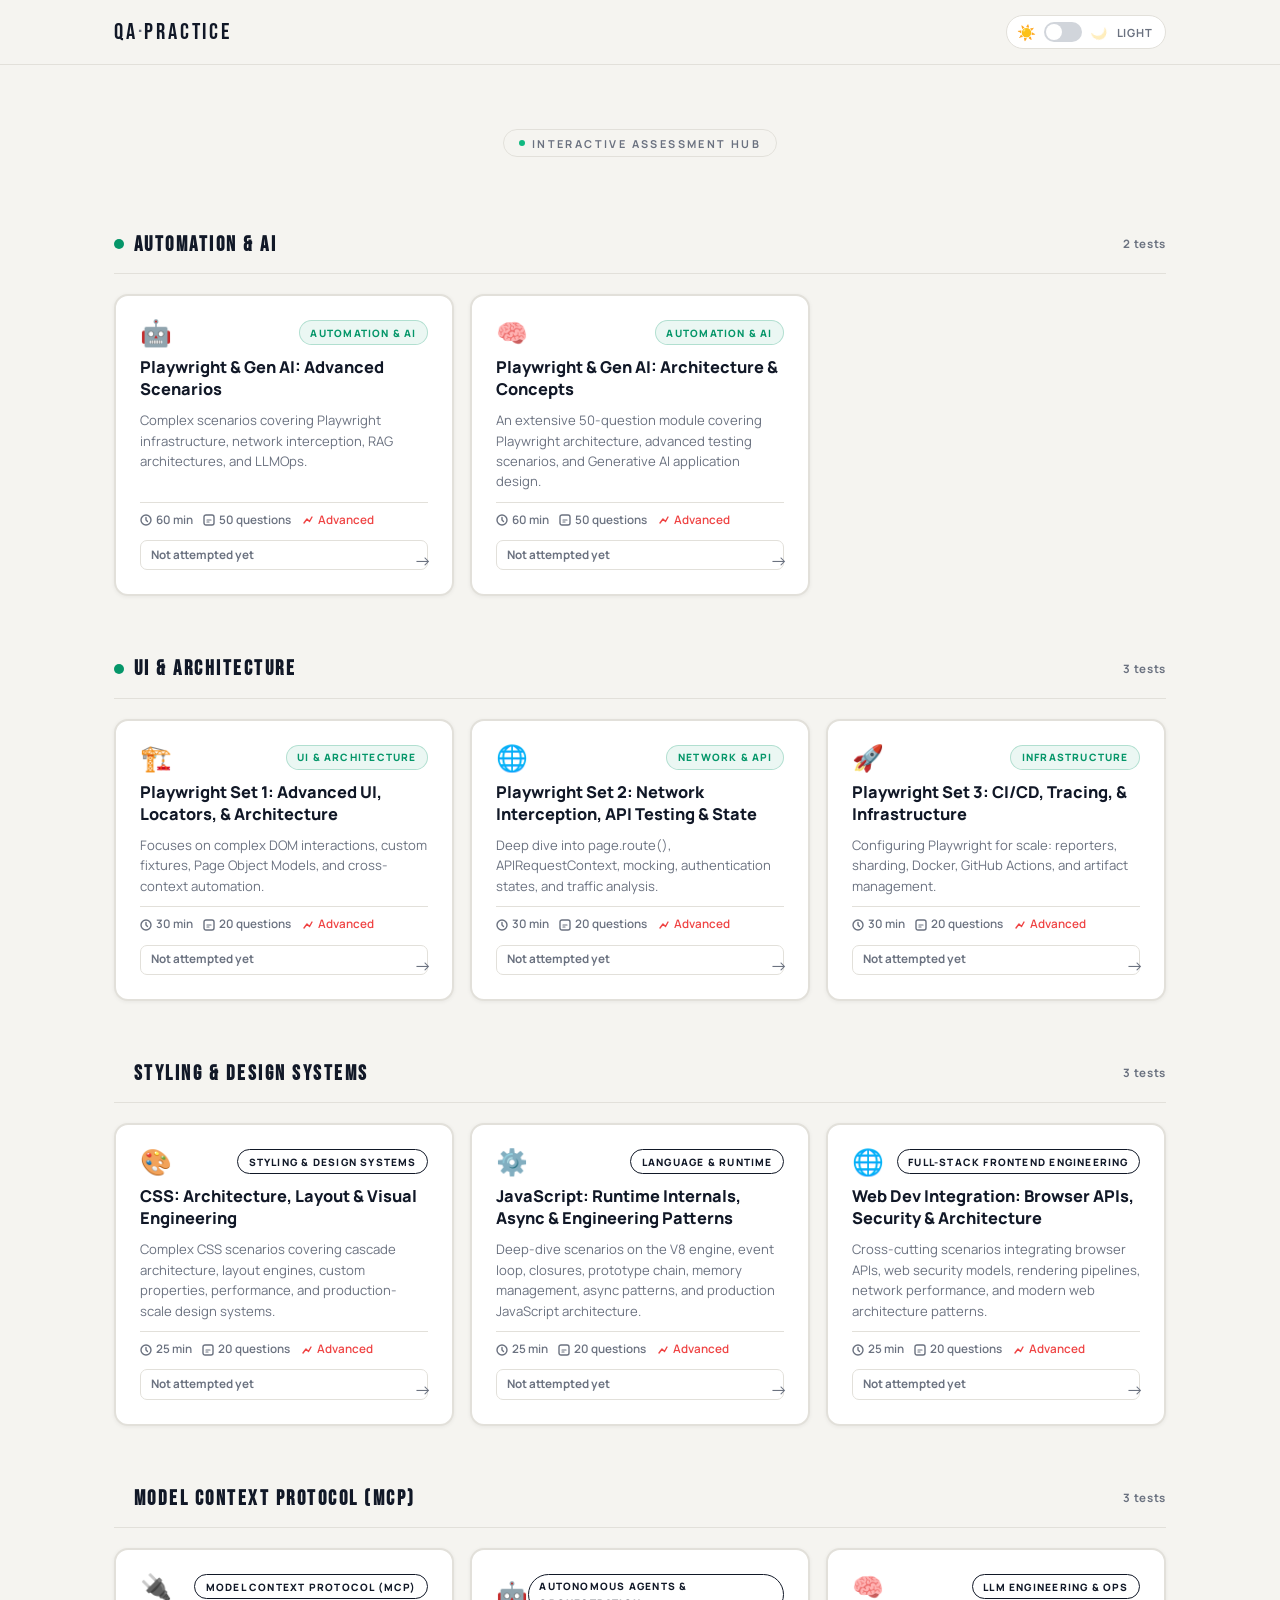
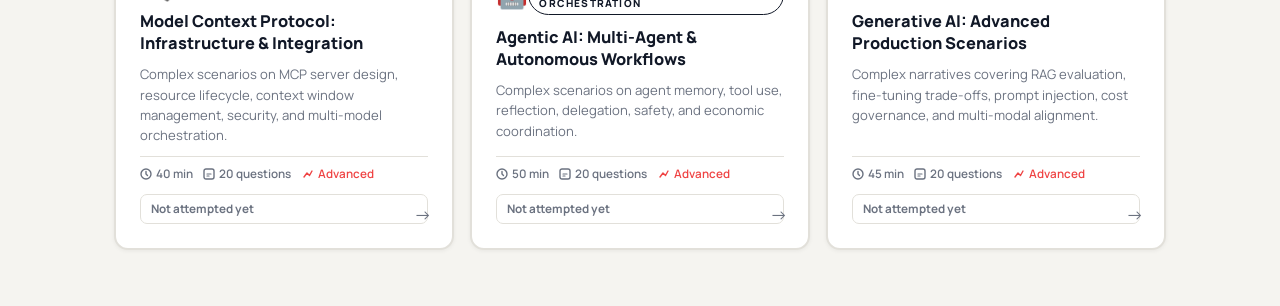
==== commit a4eeeaad: "14April" ====
--- a/index.html
+++ b/index.html
@@ -224,6 +224,10 @@
     <script src="data/all/set5.js"></script>
     <script src="data/L1/set1.js"></script>
     <script src="data/L1/set2.js"></script>
+    <script src="data/playwright/set1.js"></script>
+    <script src="data/fundamental/set1.js"></script>
+    <script src="data/genai/set1.js"></script>
+
     <!-- <script src="data/sample-test.js"></script> -->
 
     <!-- Module registry — order controls Dashboard order -->
@@ -231,6 +235,15 @@
       window.APP_MODULES = [
         PlaywrightGenAIAdvanced,
         PlaywrightGenAIVol1,
+        PlaywrightEnterpriseSet1,
+        PlaywrightEnterpriseSet2,
+        PlaywrightEnterpriseSet3,
+        CSSAdvancedModule,
+        JavaScriptAdvancedModule,
+        WebDevIntegrationModule,
+        genset3,
+        genset2,
+        genset1,
         // SampleTest,   ← uncomment when you add the file above
       ];
     </script>
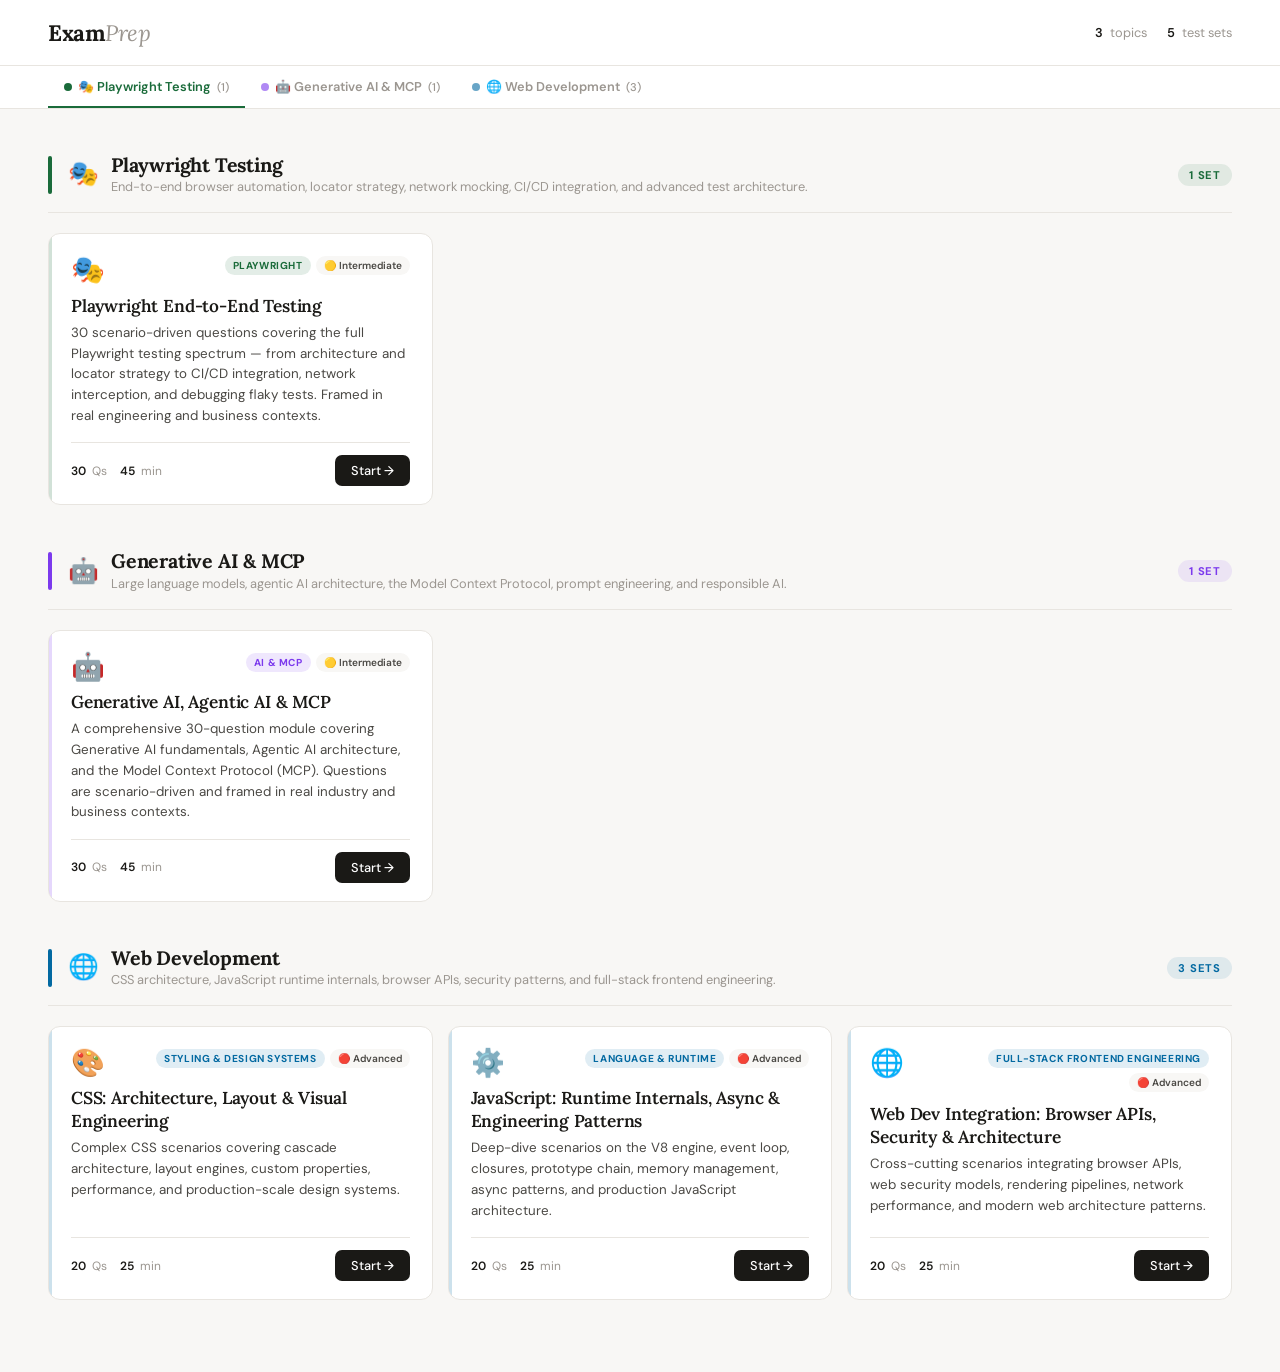
==== commit e2ec625f: "14April" ====
--- a/index.html
+++ b/index.html
@@ -1,254 +1,771 @@
 <!doctype html>
-<html lang="en" data-theme="light">
+<html lang="en">
   <head>
     <meta charset="UTF-8" />
     <meta name="viewport" content="width=device-width, initial-scale=1.0" />
-    <title>QA Practice Hub</title>
-
-    <!-- Fonts -->
+    <title>ExamPrep — Practice Tests</title>
     <link rel="preconnect" href="https://fonts.googleapis.com" />
     <link rel="preconnect" href="https://fonts.gstatic.com" crossorigin />
     <link
-      href="https://fonts.googleapis.com/css2?family=Bebas+Neue&family=Fira+Code:wght@400;500&family=Manrope:wght@400;500;600;700;800&display=swap"
+      href="https://fonts.googleapis.com/css2?family=Lora:ital,wght@0,400;0,500;0,600;0,700;1,400&family=DM+Sans:wght@300;400;500;600&display=swap"
       rel="stylesheet"
     />
-
-    <link rel="stylesheet" href="style.css" />
+    <style>
+      /* ─── Reset & Base ─────────────────────────────────── */
+      *,
+      *::before,
+      *::after {
+        box-sizing: border-box;
+        margin: 0;
+        padding: 0;
+      }
+
+      :root {
+        --white: #ffffff;
+        --off-white: #f8f7f5;
+        --border: #e8e5e0;
+        --muted: #9b9690;
+        --text: #1a1916;
+        --text-2: #4a4844;
+        --green: #1a7a4a;
+        --green-bg: #edf7f1;
+
+        /* ── Topic palette ─────────────────────────────────── */
+        --c-playwright: #1a6b3a;
+        --c-genai: #7c3aed;
+        --c-javascript: #d4860a;
+        --c-webdev-integration: #0369a1;
+        --c-python: #2e7d32;
+        --c-sql: #1565c0;
+        --c-react: #0097a7;
+        --c-general: #6b4c9a;
+        --c-custom: #555555;
+      }
+
+      html,
+      body {
+        min-height: 100%;
+        font-family: "DM Sans", sans-serif;
+        background: var(--off-white);
+        color: var(--text);
+      }
+
+      .dashboard {
+        min-height: 100vh;
+        display: flex;
+        flex-direction: column;
+      }
+
+      /* ─── Header ───────────────────────────────────────── */
+      .dashboard-header {
+        background: var(--white);
+        border-bottom: 1.5px solid var(--border);
+        padding: 0 48px;
+        height: 66px;
+        display: flex;
+        align-items: center;
+        justify-content: space-between;
+        position: sticky;
+        top: 0;
+        z-index: 20;
+      }
+
+      .logo {
+        font-family: "Lora", serif;
+        font-size: 1.4rem;
+        font-weight: 700;
+        letter-spacing: -0.02em;
+        color: var(--text);
+        text-decoration: none;
+      }
+      .logo span {
+        color: var(--muted);
+        font-weight: 400;
+        font-style: italic;
+      }
+
+      .header-right {
+        display: flex;
+        align-items: center;
+        gap: 20px;
+      }
+      .hdr-stat {
+        font-size: 0.8rem;
+        color: var(--muted);
+        display: flex;
+        align-items: center;
+        gap: 4px;
+      }
+      .hdr-stat strong {
+        color: var(--text);
+        font-weight: 600;
+      }
+
+      /* ─── Hero ─────────────────────────────────────────── */
+      .hero {
+        padding: 52px 48px 36px;
+        border-bottom: 1.5px solid var(--border);
+        background: var(--white);
+      }
+
+      .hero-eyebrow {
+        font-size: 0.7rem;
+        font-weight: 700;
+        letter-spacing: 0.14em;
+        text-transform: uppercase;
+        color: var(--muted);
+        margin-bottom: 12px;
+        display: flex;
+        align-items: center;
+        gap: 8px;
+      }
+      .eyebrow-dot {
+        width: 6px;
+        height: 6px;
+        border-radius: 50%;
+        background: var(--green);
+        flex-shrink: 0;
+        animation: pulse 2s ease-in-out infinite;
+      }
+      @keyframes pulse {
+        0%,
+        100% {
+          opacity: 1;
+          transform: scale(1);
+        }
+        50% {
+          opacity: 0.5;
+          transform: scale(0.8);
+        }
+      }
+
+      .hero h1 {
+        font-family: "Lora", serif;
+        font-size: 2.5rem;
+        font-weight: 700;
+        letter-spacing: -0.03em;
+        line-height: 1.15;
+        margin-bottom: 10px;
+      }
+      .hero p {
+        font-size: 1rem;
+        color: var(--text-2);
+        line-height: 1.65;
+        max-width: 500px;
+      }
+
+      /* ─── Topic nav tabs ───────────────────────────────── */
+      .topic-nav {
+        background: var(--white);
+        border-bottom: 1.5px solid var(--border);
+        padding: 0 48px;
+        display: flex;
+        flex-wrap: wrap;
+        gap: 0;
+        overflow-x: auto;
+      }
+
+      .topic-pill {
+        display: inline-flex;
+        align-items: center;
+        gap: 6px;
+        font-size: 0.8rem;
+        font-weight: 600;
+        padding: 12px 16px 11px;
+        border: none;
+        background: transparent;
+        border-bottom: 2.5px solid transparent;
+        color: var(--muted);
+        cursor: pointer;
+        transition:
+          color 0.15s,
+          border-color 0.15s;
+        text-decoration: none;
+        white-space: nowrap;
+        flex-shrink: 0;
+      }
+      .topic-pill:hover {
+        color: var(--text);
+      }
+      .topic-pill.active {
+        color: var(--topic-color, var(--text));
+        border-bottom-color: var(--topic-color, var(--text));
+      }
+      .pill-dot {
+        width: 8px;
+        height: 8px;
+        border-radius: 50%;
+        background: var(--topic-color, var(--muted));
+        flex-shrink: 0;
+        opacity: 0.6;
+        transition: opacity 0.15s;
+      }
+      .topic-pill.active .pill-dot {
+        opacity: 1;
+      }
+      .pill-count {
+        font-size: 0.7rem;
+        font-weight: 500;
+        color: var(--muted);
+      }
+
+      /* ─── Content area ─────────────────────────────────── */
+      .content-area {
+        flex: 1;
+        padding: 0 48px 72px;
+      }
+
+      /* ─── Topic section ────────────────────────────────── */
+      .topic-section {
+        padding-top: 44px;
+        scroll-margin-top: 82px;
+      }
+
+      .section-header {
+        display: flex;
+        align-items: center;
+        gap: 0;
+        margin-bottom: 20px;
+        padding-bottom: 16px;
+        border-bottom: 1.5px solid var(--border);
+      }
+
+      .section-accent {
+        width: 4px;
+        height: 38px;
+        border-radius: 4px;
+        background: var(--topic-color, var(--text));
+        flex-shrink: 0;
+        margin-right: 16px;
+      }
+
+      .section-icon {
+        font-size: 1.55rem;
+        line-height: 1;
+        margin-right: 12px;
+      }
+
+      .section-titles {
+        flex: 1;
+      }
+      .section-title {
+        font-family: "Lora", serif;
+        font-size: 1.22rem;
+        font-weight: 700;
+        letter-spacing: -0.01em;
+        line-height: 1.2;
+        margin-bottom: 2px;
+      }
+      .section-desc {
+        font-size: 0.8rem;
+        color: var(--muted);
+        line-height: 1.4;
+      }
+
+      .section-badge {
+        flex-shrink: 0;
+        font-size: 0.7rem;
+        font-weight: 700;
+        letter-spacing: 0.07em;
+        text-transform: uppercase;
+        padding: 4px 11px;
+        border-radius: 20px;
+        color: var(--topic-color, var(--text));
+        background: color-mix(
+          in srgb,
+          var(--topic-color, #555) 10%,
+          transparent
+        );
+      }
+
+      /* ─── Cards grid ───────────────────────────────────── */
+      .cards-grid {
+        display: grid;
+        grid-template-columns: repeat(auto-fill, minmax(290px, 1fr));
+        gap: 15px;
+      }
+
+      /* ─── Card ─────────────────────────────────────────── */
+      .card {
+        background: var(--white);
+        border: 1.5px solid var(--border);
+        border-radius: 12px;
+        padding: 22px 22px 18px;
+        cursor: pointer;
+        transition:
+          border-color 0.15s,
+          transform 0.15s,
+          box-shadow 0.15s;
+        position: relative;
+        overflow: hidden;
+        display: flex;
+        flex-direction: column;
+      }
+
+      .card::after {
+        content: "";
+        position: absolute;
+        top: 0;
+        bottom: 0;
+        left: 0;
+        width: 3px;
+        border-radius: 0 2px 2px 0;
+        background: var(--topic-color, var(--text));
+        opacity: 0.2;
+        transition: opacity 0.15s;
+      }
+
+      .card:hover {
+        border-color: #bbb;
+        transform: translateY(-2px);
+        box-shadow: 0 8px 28px rgba(0, 0, 0, 0.07);
+      }
+      .card:hover::after {
+        opacity: 1;
+      }
+
+      .card-top {
+        display: flex;
+        align-items: flex-start;
+        justify-content: space-between;
+        margin-bottom: 11px;
+      }
+
+      .card-icon {
+        font-size: 1.7rem;
+        line-height: 1;
+      }
+
+      .card-badges {
+        display: flex;
+        align-items: center;
+        gap: 5px;
+        flex-wrap: wrap;
+        justify-content: flex-end;
+      }
+
+      .card-badge {
+        font-size: 0.63rem;
+        font-weight: 700;
+        letter-spacing: 0.06em;
+        text-transform: uppercase;
+        padding: 3px 8px;
+        border-radius: 20px;
+        background: color-mix(
+          in srgb,
+          var(--topic-color, #555) 12%,
+          transparent
+        );
+        color: var(--topic-color, #555);
+      }
+
+      .card-diff {
+        font-size: 0.63rem;
+        font-weight: 600;
+        padding: 3px 8px;
+        border-radius: 20px;
+        background: var(--off-white);
+        color: var(--text-2);
+      }
+
+      .card-title {
+        font-family: "Lora", serif;
+        font-size: 1.08rem;
+        font-weight: 600;
+        line-height: 1.3;
+        margin-bottom: 6px;
+        letter-spacing: -0.01em;
+      }
+
+      .card-desc {
+        font-size: 0.835rem;
+        color: var(--text-2);
+        line-height: 1.55;
+        flex: 1;
+        margin-bottom: 16px;
+      }
+
+      .card-footer {
+        display: flex;
+        align-items: center;
+        justify-content: space-between;
+        padding-top: 12px;
+        border-top: 1px solid var(--border);
+      }
+
+      .card-stats {
+        display: flex;
+        gap: 13px;
+      }
+      .card-stat {
+        font-size: 0.75rem;
+        color: var(--muted);
+        display: flex;
+        align-items: center;
+        gap: 3px;
+      }
+      .card-stat strong {
+        color: var(--text);
+        font-weight: 600;
+      }
+
+      .card-start-btn {
+        background: var(--text);
+        color: var(--white);
+        border: none;
+        border-radius: 7px;
+        padding: 7px 16px;
+        font-family: "DM Sans", sans-serif;
+        font-size: 0.8rem;
+        font-weight: 500;
+        cursor: pointer;
+        transition: opacity 0.15s;
+        white-space: nowrap;
+      }
+      .card-start-btn:hover {
+        opacity: 0.8;
+      }
+
+      .best-score {
+        position: absolute;
+        top: 10px;
+        right: 12px;
+        font-size: 0.67rem;
+        font-weight: 600;
+        color: var(--green);
+        background: var(--green-bg);
+        padding: 2px 8px;
+        border-radius: 20px;
+      }
+
+      /* ─── Empty ────────────────────────────────────────── */
+      .empty-state {
+        padding: 64px 0;
+        text-align: center;
+        color: var(--text-2);
+      }
+      .empty-state h2 {
+        font-family: "Lora", serif;
+        font-size: 1.3rem;
+        margin-bottom: 8px;
+      }
+
+      /* ─── Responsive ───────────────────────────────────── */
+      @media (max-width: 680px) {
+        .dashboard-header,
+        .hero,
+        .topic-nav,
+        .content-area {
+          padding-left: 20px;
+          padding-right: 20px;
+        }
+        .hero h1 {
+          font-size: 1.85rem;
+        }
+      }
+    </style>
   </head>
-
   <body>
-    <!-- ── NAVBAR ─────────────────────────────────────────────── -->
-    <header class="navbar" role="banner">
-      <div class="navbar-inner">
-        <div class="nav-brand">QA<span>·</span>PRACTICE</div>
-
-        <!-- Theme toggle -->
-        <button
-          class="theme-pill"
-          id="themeToggle"
-          role="switch"
-          aria-checked="false"
-          aria-label="Toggle dark mode"
-        >
-          <span class="t-icon t-sun" aria-hidden="true">☀️</span>
-          <div class="toggle-track" aria-hidden="true">
-            <div class="toggle-thumb"></div>
-          </div>
-          <span class="t-icon t-moon" aria-hidden="true">🌙</span>
-          <span class="t-label" id="themeLabel">Light</span>
-        </button>
+    <div class="dashboard">
+      <!-- Header -->
+      <header class="dashboard-header">
+        <a class="logo" href="index.html">Exam<span>Prep</span></a>
+        <div class="header-right">
+          <div class="hdr-stat" id="hdrTopics"></div>
+          <div class="hdr-stat" id="hdrSets"></div>
+        </div>
+      </header>
+
+      <!-- Hero
+      <section class="hero">
+        <div class="hero-eyebrow">
+          <span class="eyebrow-dot"></span>Interactive Practice Hub
+        </div>
+        <h1>Practice Tests</h1>
+        <p>
+          Scenario-driven questions across multiple technology tracks. Pick a
+          topic below or scroll to browse everything.
+        </p>
+      </section> -->
+
+      <!-- Topic nav -->
+      <nav
+        class="topic-nav"
+        id="topicNav"
+        aria-label="Jump to topic section"
+      ></nav>
+
+      <!-- Grouped content -->
+      <main class="content-area" id="contentArea">
+        <div class="empty-state">
+          <div style="font-size: 2rem; margin-bottom: 10px">⏳</div>
+          <h2>Loading modules…</h2>
+        </div>
+      </main>
+    </div>
+
+    <!-- ══════════════════════════════════════════════════════
+     DATA FILES — add one <script> per data file, then
+     add the exported variable to window._TESTS below.
+  ══════════════════════════════════════════════════════ -->
+    <script src="data/genaifundamental.js"></script>
+    <script src="data/playwright.js"></script>
+    <!-- <script src="data/sample-test.js"></script> -->
+    <script src="data/js-fundamentals.js"></script>
+    <!-- <script src="data/your-new-module.js"></script> -->
+
+    <script>
+      window._TESTS = [
+        GenAIFundamentals,
+        PlaywrightTestingModule,
+        // SampleTest,
+        web1,
+        web2,
+        web3,
+        // YourNewModule,
+      ];
+    </script>
+
+    <script>
+      /* ═══════════════════════════════════════════════════════════
+   TOPIC REGISTRY
+   Define label, icon, description, and colour per topic key.
+   The `order` number controls the section display order.
+   Add new entries here whenever you introduce a new topic.
+═══════════════════════════════════════════════════════════ */
+      const TOPIC_REGISTRY = {
+        playwright: {
+          label: "Playwright Testing",
+          icon: "🎭",
+          description:
+            "End-to-end browser automation, locator strategy, network mocking, CI/CD integration, and advanced test architecture.",
+          color: "#1a6b3a",
+          order: 1,
+        },
+        javascript: {
+          label: "Generative AI & MCP",
+          icon: "🤖",
+          description:
+            "Large language models, agentic AI architecture, the Model Context Protocol, prompt engineering, and responsible AI.",
+          color: "#7c3aed",
+          order: 2,
+        },
+        "webdev-integration": {
+          label: "Web Development",
+          icon: "🌐",
+          description:
+            "CSS architecture, JavaScript runtime internals, browser APIs, security patterns, and full-stack frontend engineering.",
+          color: "#0369a1",
+          order: 3,
+        },
+        general: {
+          label: "General",
+          icon: "📋",
+          description:
+            "Foundational and mixed concepts across software engineering disciplines.",
+          color: "#6b4c9a",
+          order: 4,
+        },
+        python: {
+          label: "Python",
+          icon: "🐍",
+          description:
+            "Python language fundamentals, data structures, and ecosystem tooling.",
+          color: "#2e7d32",
+          order: 5,
+        },
+        sql: {
+          label: "SQL & Databases",
+          icon: "🗄️",
+          description:
+            "Query design, schema modelling, performance tuning, and database engineering.",
+          color: "#1565c0",
+          order: 6,
+        },
+        react: {
+          label: "React",
+          icon: "⚛️",
+          description:
+            "React patterns, hooks, performance optimisation, and component architecture.",
+          color: "#0097a7",
+          order: 7,
+        },
+        custom: {
+          label: "Other",
+          icon: "📝",
+          description: "Custom and miscellaneous test sets.",
+          color: "#555555",
+          order: 99,
+        },
+      };
+
+      /* ─── Helpers ──────────────────────────────────────────── */
+      function topicInfo(key) {
+        return (
+          TOPIC_REGISTRY[key] || {
+            label: key,
+            icon: "📄",
+            description: "",
+            color: "#555",
+            order: 50,
+          }
+        );
+      }
+
+      function diffDot(d) {
+        return (
+          { Beginner: "🟢", Intermediate: "🟡", Advanced: "🔴" }[d] || "⚪"
+        );
+      }
+
+      function bestScore(id) {
+        try {
+          const r = localStorage.getItem("ep_best_" + id);
+          return r ? JSON.parse(r) : null;
+        } catch {
+          return null;
+        }
+      }
+
+      /* ─── Render ───────────────────────────────────────────── */
+      function render(tests) {
+        const area = document.getElementById("contentArea");
+        const nav = document.getElementById("topicNav");
+
+        if (!tests || !tests.length) {
+          area.innerHTML = `<div class="empty-state">
+      <div style="font-size:2rem;margin-bottom:10px">📭</div>
+      <h2>No test modules found</h2>
+      <p>Add data files and register them in <code>window._TESTS</code>.</p>
+    </div>`;
+          return;
+        }
+
+        // ── Group & sort ──────────────────────────────────────
+        const groups = {};
+        tests.forEach((t) => {
+          const k = t.meta.topic || "custom";
+          if (!groups[k]) groups[k] = [];
+          groups[k].push(t);
+        });
+
+        const topicKeys = Object.keys(groups).sort(
+          (a, b) => (topicInfo(a).order || 99) - (topicInfo(b).order || 99),
+        );
+
+        // ── Header stats ──────────────────────────────────────
+        document.getElementById("hdrTopics").innerHTML =
+          `<strong>${topicKeys.length}</strong>&nbsp;topic${topicKeys.length !== 1 ? "s" : ""}`;
+        document.getElementById("hdrSets").innerHTML =
+          `<strong>${tests.length}</strong>&nbsp;test set${tests.length !== 1 ? "s" : ""}`;
+
+        // ── Nav tabs ──────────────────────────────────────────
+        nav.innerHTML = "";
+        topicKeys.forEach((k, i) => {
+          const ti = topicInfo(k);
+          const pill = document.createElement("a");
+          pill.className = "topic-pill" + (i === 0 ? " active" : "");
+          pill.href = "#topic-" + k;
+          pill.style.setProperty("--topic-color", ti.color);
+          pill.innerHTML = `
+      <span class="pill-dot"></span>
+      ${ti.icon} ${ti.label}
+      <span class="pill-count">(${groups[k].length})</span>`;
+          pill.addEventListener("click", () => {
+            document
+              .querySelectorAll(".topic-pill")
+              .forEach((p) => p.classList.remove("active"));
+            pill.classList.add("active");
+          });
+          nav.appendChild(pill);
+        });
+
+        // Scroll spy — highlight the in-view topic tab
+        const spy = new IntersectionObserver(
+          (entries) => {
+            entries.forEach((e) => {
+              if (e.isIntersecting) {
+                const id = "#" + e.target.id;
+                document
+                  .querySelectorAll(".topic-pill")
+                  .forEach((p) =>
+                    p.classList.toggle("active", p.getAttribute("href") === id),
+                  );
+              }
+            });
+          },
+          { rootMargin: "-20% 0px -70% 0px" },
+        );
+
+        // ── Sections ──────────────────────────────────────────
+        area.innerHTML = "";
+        topicKeys.forEach((k) => {
+          const ti = topicInfo(k);
+          const mods = groups[k];
+
+          const sec = document.createElement("section");
+          sec.className = "topic-section";
+          sec.id = "topic-" + k;
+
+          sec.innerHTML = `
+      <div class="section-header" style="--topic-color:${ti.color}">
+        <div class="section-accent"></div>
+        <div class="section-icon">${ti.icon}</div>
+        <div class="section-titles">
+          <div class="section-title">${ti.label}</div>
+          ${ti.description ? `<div class="section-desc">${ti.description}</div>` : ""}
+        </div>
+        <span class="section-badge" style="--topic-color:${ti.color}">
+          ${mods.length}&nbsp;set${mods.length !== 1 ? "s" : ""}
+        </span>
       </div>
-    </header>
-
-    <!-- ══════════════════════════════════════════════════════════
-         VIEW: DASHBOARD
-         ══════════════════════════════════════════════════════ -->
-    <main data-view="dashboard" class="app-shell" aria-label="Test Dashboard">
-      <!-- Hero -->
-      <section class="dashboard-hero" aria-labelledby="heroTitle">
-        <div class="hero-eyebrow">
-          <span class="eyebrow-pulse" aria-hidden="true"></span>
-          Interactive Assessment Hub
-        </div>
-        <!-- <h1 class="hero-title" id="heroTitle">Practice<br /><em>Exams</em></h1>
-        <p class="hero-sub">
-          Scenario-based questions covering Playwright automation and JMeter
-          performance testing. Select a module below to begin.
-        </p> -->
-      </section>
-
-      <!-- Dynamically populated test cards -->
-      <div id="dashboardGrid" role="list" aria-label="Available tests"></div>
-    </main>
-
-    <!-- ══════════════════════════════════════════════════════════
-         VIEW: EXAM
-         ══════════════════════════════════════════════════════ -->
-    <div data-view="exam" hidden aria-hidden="true">
-      <!-- Sticky exam header -->
-      <div class="exam-header app-shell">
-        <div class="exam-header-top">
-          <button
-            class="back-btn back-to-dashboard"
-            aria-label="Return to dashboard"
-          >
-            ← Dashboard
-          </button>
-          <div>
-            <h1 class="exam-title" id="examTitle">Loading…</h1>
-            <p class="exam-meta" id="examMeta"></p>
-          </div>
-        </div>
-
-        <!-- Progress -->
-        <div class="progress-row" aria-label="Exam progress">
-          <div
-            class="progress-bar-wrap"
-            role="progressbar"
-            aria-valuemin="0"
-            aria-valuemax="100"
-            aria-valuenow="0"
-          >
-            <div class="progress-bar-fill" id="progressBar"></div>
-          </div>
-          <span
-            class="progress-counter"
-            id="progressCounter"
-            aria-live="polite"
-          >
-            Answered 0 of 0
-          </span>
-        </div>
-      </div>
-
-      <!-- Question list -->
-      <div class="app-shell">
-        <div id="examContainer" role="list" aria-label="Exam questions"></div>
-
-        <!-- Submit footer -->
-        <footer class="exam-footer" aria-label="Exam actions">
-          <p class="exam-footer-info">
-            Review all questions before submitting. Answers cannot be changed
-            after submission.
-          </p>
-          <button
-            class="submit-btn"
-            id="submitBtn"
-            type="button"
-            disabled
-            aria-describedby="progressCounter"
-          >
-            Submit Exam →
-          </button>
-        </footer>
+      <div class="cards-grid"></div>`;
+
+          const grid = sec.querySelector(".cards-grid");
+          mods.forEach((t) => grid.appendChild(buildCard(t, ti.color)));
+          area.appendChild(sec);
+          spy.observe(sec);
+        });
+      }
+
+      /* ─── Card builder ─────────────────────────────────────── */
+      function buildCard(test, color) {
+        const m = test.meta;
+        const best = bestScore(m.id);
+
+        const card = document.createElement("div");
+        card.className = "card";
+        card.style.setProperty("--topic-color", color);
+
+        card.innerHTML = `
+    ${best ? `<div class="best-score">🏆 ${best.score}/${best.total}</div>` : ""}
+    <div class="card-top">
+      <span class="card-icon">${m.icon || "📋"}</span>
+      <div class="card-badges">
+        <span class="card-badge">${m.topicLabel}</span>
+        <span class="card-diff">${diffDot(m.difficulty)} ${m.difficulty}</span>
       </div>
     </div>
-
-    <!-- ══════════════════════════════════════════════════════════
-         VIEW: RESULTS
-         ══════════════════════════════════════════════════════ -->
-    <div data-view="results" hidden aria-hidden="true">
-      <div class="app-shell">
-        <!-- Score + summary (populated by JS) -->
-        <section class="results-header-section" aria-label="Your results">
-          <div class="results-actions">
-            <button
-              class="back-btn back-to-dashboard"
-              aria-label="Return to dashboard"
-            >
-              ← Dashboard
-            </button>
-          </div>
-          <div id="resultsHeader"></div>
-        </section>
-
-        <!-- Full question review -->
-        <section aria-label="Question review">
-          <h2 class="review-section-title">Question Review</h2>
-          <div id="reviewList" role="list" aria-label="Reviewed answers"></div>
-        </section>
+    <div class="card-title">${m.testTitle}</div>
+    <div class="card-desc">${m.description}</div>
+    <div class="card-footer">
+      <div class="card-stats">
+        <div class="card-stat"><strong>${m.questionCount}</strong>&nbsp;Qs</div>
+        <div class="card-stat"><strong>${m.estimatedMinutes}</strong>&nbsp;min</div>
       </div>
-    </div>
-
-    <!-- ══════════════════════════════════════════════════════════
-         SUBMIT CONFIRMATION MODAL
-         ══════════════════════════════════════════════════════ -->
-    <div
-      class="modal-overlay"
-      id="submitModal"
-      role="dialog"
-      aria-modal="true"
-      aria-labelledby="modalTitle"
-      aria-describedby="modalMessage"
-      hidden
-      aria-hidden="true"
-    >
-      <div class="modal-box">
-        <h2 class="modal-title" id="modalTitle">Submit Exam?</h2>
-        <p class="modal-message" id="modalMessage">
-          Are you sure you want to submit your answers?
-        </p>
-        <div class="modal-actions">
-          <button class="btn-ghost" id="modalCancelBtn" type="button">
-            Keep Reviewing
-          </button>
-          <button class="btn-primary" id="modalConfirmBtn" type="button">
-            Submit Now
-          </button>
-        </div>
-      </div>
-    </div>
-
-    <!-- ══════════════════════════════════════════════════════════
-         DATA MODULES
-         Register new test modules here by:
-         1. Adding a <script> tag for your data file.
-         2. Pushing the exported variable into window.APP_MODULES.
-
-         Example:
-           <script src="data/my-new-test.js"></script>
-           (then add  MyNewTest  to the push() call below)
-         ══════════════════════════════════════════════════════ -->
-
-    <!-- <script src="data/playwright-medium.js"></script>
-    <script src="data/playwright-hard.js"></script>
-    <script src="data/playwright2medium.js"></script>
-    <script src="data/playwright2hard.js"></script> -->
-    <script src="data/performance-testing.js"></script>
-    <script src="data/fundamental/htmlfundamental.js"></script>
-    <script src="data/fundamental/dombasics.js"></script>
-    <script src="data/fundamental/set5.js"></script>
-    <script src="data/fundamental/doms2.js"></script>
-    <script src="data/fundamental/css.js"></script>
-    <script src="data/typescript/set1.js"></script>
-    <script src="data/typescript/set2.js"></script>
-    <script src="data/typescript/set3.js"></script>
-    <!-- <script src="data/playwright/playwright-advanced.js"></script> -->
-    <script src="data/playwright/playwright-hard.js"></script>
-    <script src="data/playwright/playwright-medium.js"></script>
-    <script src="data/playwright/playwright2hard.js"></script>
-    <script src="data/playwright/playwright2medium.js"></script>
-    <script src="data/playwright/playwright3.js"></script>
-    <script src="data/performance/performance-testing.js"></script>
-    <script src="data/performance/set1.js"></script>
-    <script src="data/performance/set2.js"></script>
-    <script src="data/performance/set3.js"></script>
-    <script src="data/apiAutomation/set1.js"></script>
-    <script src="data/apiAutomation/set2.js"></script>
-    <script src="data/apiAutomation/set3.js"></script>
-    <script src="data/apiAutomation/set4.js"></script>
-    <script src="data/all/set1.js"></script>
-    <script src="data/all/set2.js"></script>
-    <script src="data/all/set3.js"></script>
-    <script src="data/all/set4.js"></script>
-    <script src="data/all/set5.js"></script>
-    <script src="data/L1/set1.js"></script>
-    <script src="data/L1/set2.js"></script>
-    <script src="data/playwright/set1.js"></script>
-    <script src="data/fundamental/set1.js"></script>
-    <script src="data/genai/set1.js"></script>
-
-    <!-- <script src="data/sample-test.js"></script> -->
-
-    <!-- Module registry — order controls Dashboard order -->
-    <script>
-      window.APP_MODULES = [
-        PlaywrightGenAIAdvanced,
-        PlaywrightGenAIVol1,
-        PlaywrightEnterpriseSet1,
-        PlaywrightEnterpriseSet2,
-        PlaywrightEnterpriseSet3,
-        CSSAdvancedModule,
-        JavaScriptAdvancedModule,
-        WebDevIntegrationModule,
-        genset3,
-        genset2,
-        genset1,
-        // SampleTest,   ← uncomment when you add the file above
-      ];
+      <button class="card-start-btn">Start →</button>
+    </div>`;
+
+        card.addEventListener("click", () => {
+          sessionStorage.setItem("ep_active_id", m.id);
+          window.location.href = "exam.html";
+        });
+
+        return card;
+      }
+
+      /* ─── Boot ─────────────────────────────────────────────── */
+      render(window._TESTS || []);
     </script>
-
-    <!-- Core app logic (must come AFTER modules are registered) -->
-    <script src="app.js"></script>
   </body>
 </html>
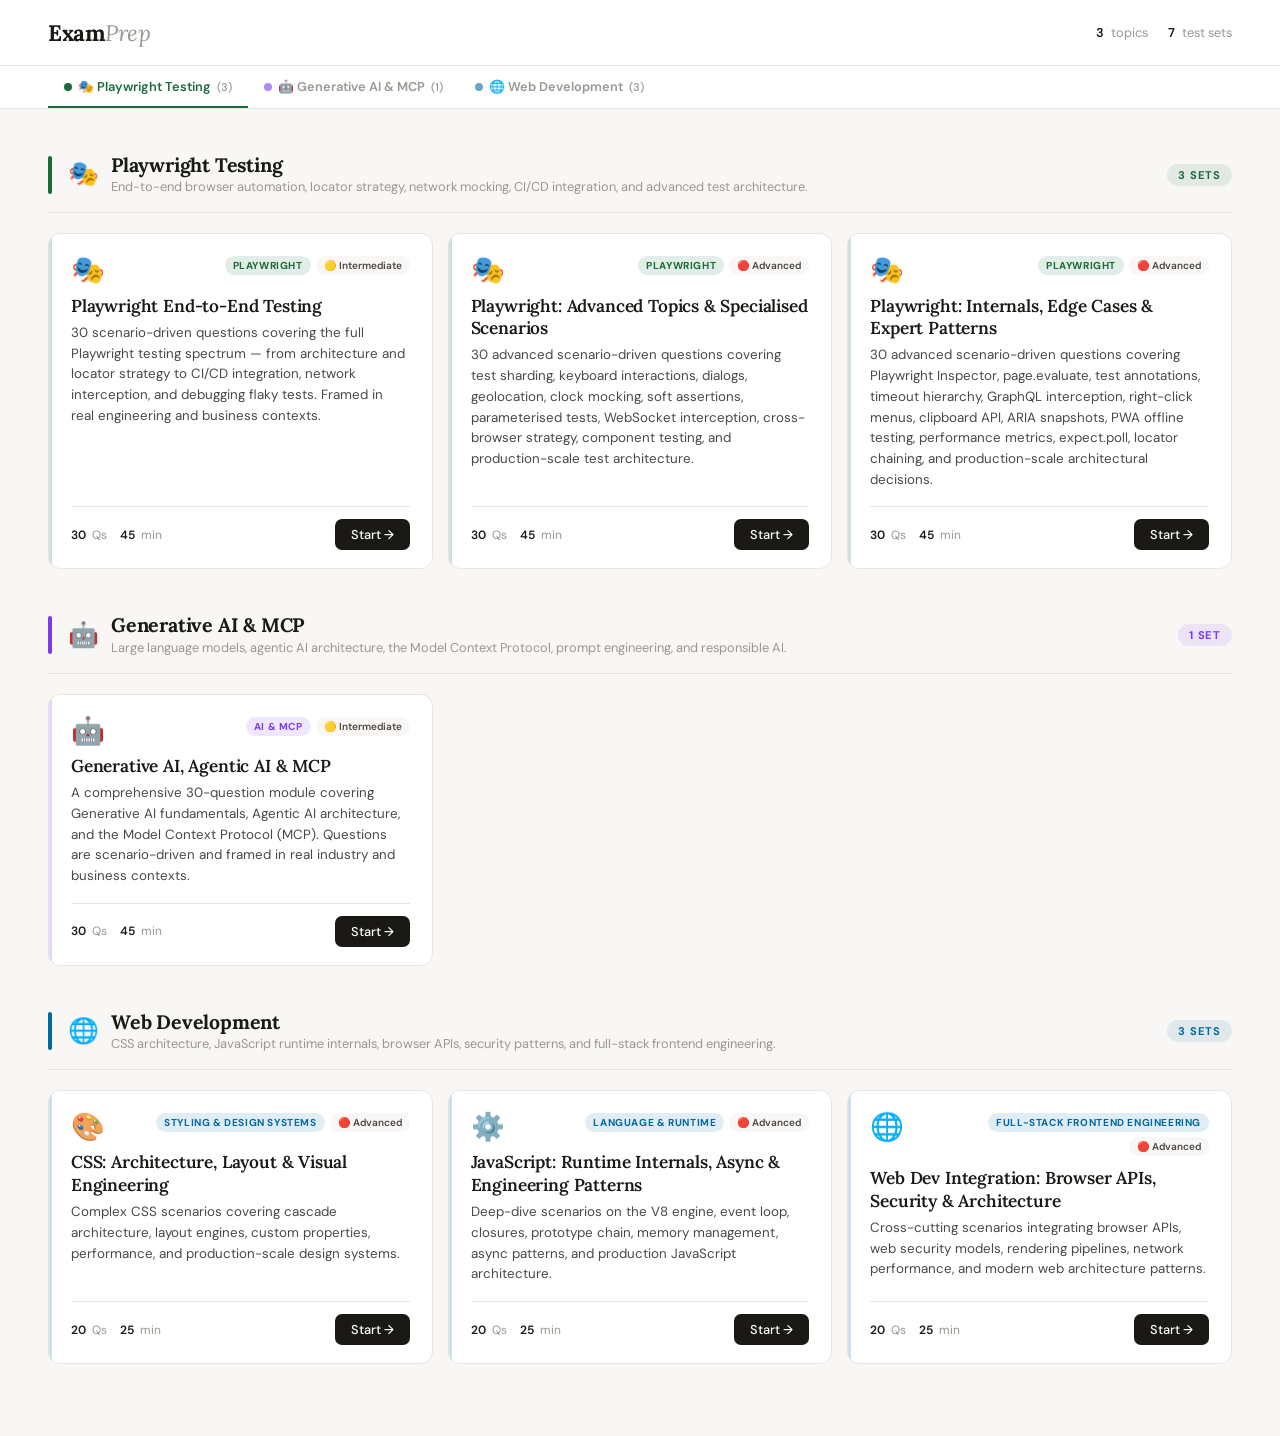
==== commit 8da9db18: "14April" ====
--- a/index.html
+++ b/index.html
@@ -510,6 +510,8 @@
   ══════════════════════════════════════════════════════ -->
     <script src="data/genaifundamental.js"></script>
     <script src="data/playwright.js"></script>
+    <script src="data/playwright2.js"></script>
+    <script src="data/playwright3.js"></script>
     <!-- <script src="data/sample-test.js"></script> -->
     <script src="data/js-fundamentals.js"></script>
     <!-- <script src="data/your-new-module.js"></script> -->
@@ -518,6 +520,8 @@
       window._TESTS = [
         GenAIFundamentals,
         PlaywrightTestingModule,
+        PlaywrightSet2,
+        PlaywrightSet3,
         // SampleTest,
         web1,
         web2,
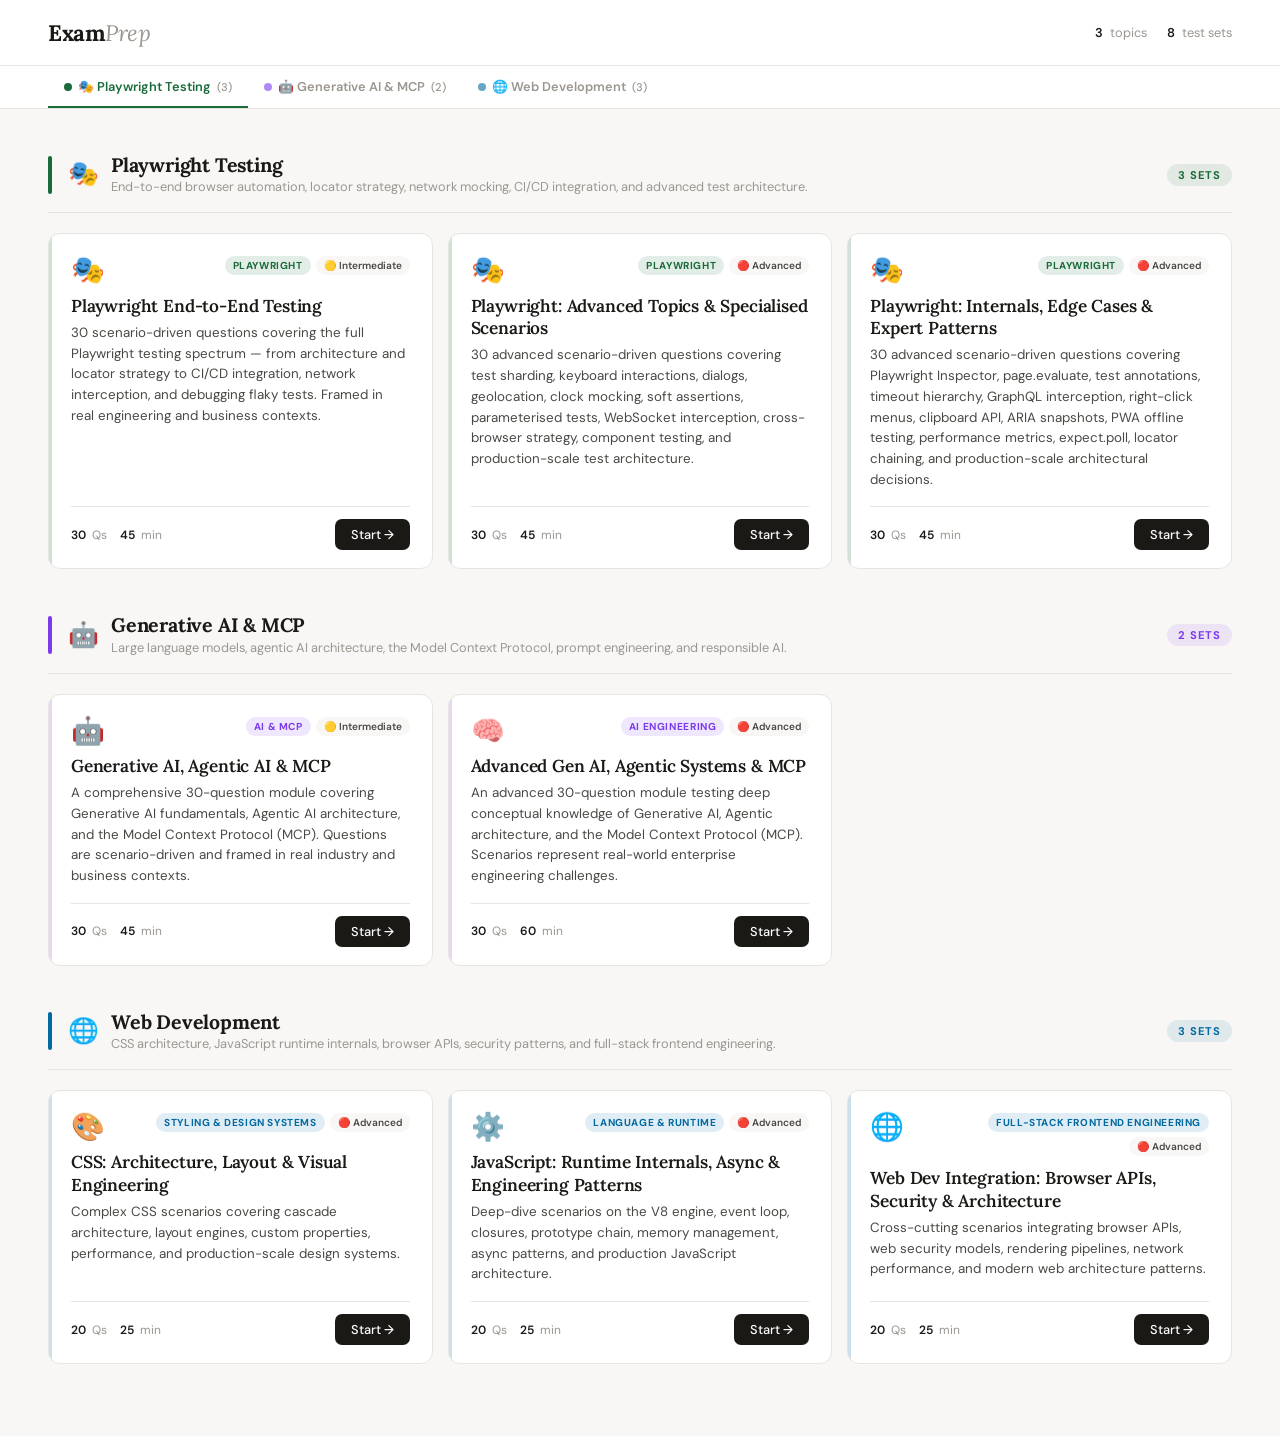
==== commit 49f085c6: "14Ap" ====
--- a/index.html
+++ b/index.html
@@ -509,6 +509,7 @@
      add the exported variable to window._TESTS below.
   ══════════════════════════════════════════════════════ -->
     <script src="data/genaifundamental.js"></script>
+    <script src="data/genai2.js"></script>
     <script src="data/playwright.js"></script>
     <script src="data/playwright2.js"></script>
     <script src="data/playwright3.js"></script>
@@ -519,6 +520,7 @@
     <script>
       window._TESTS = [
         GenAIFundamentals,
+        AdvancedAIEngineering,
         PlaywrightTestingModule,
         PlaywrightSet2,
         PlaywrightSet3,
